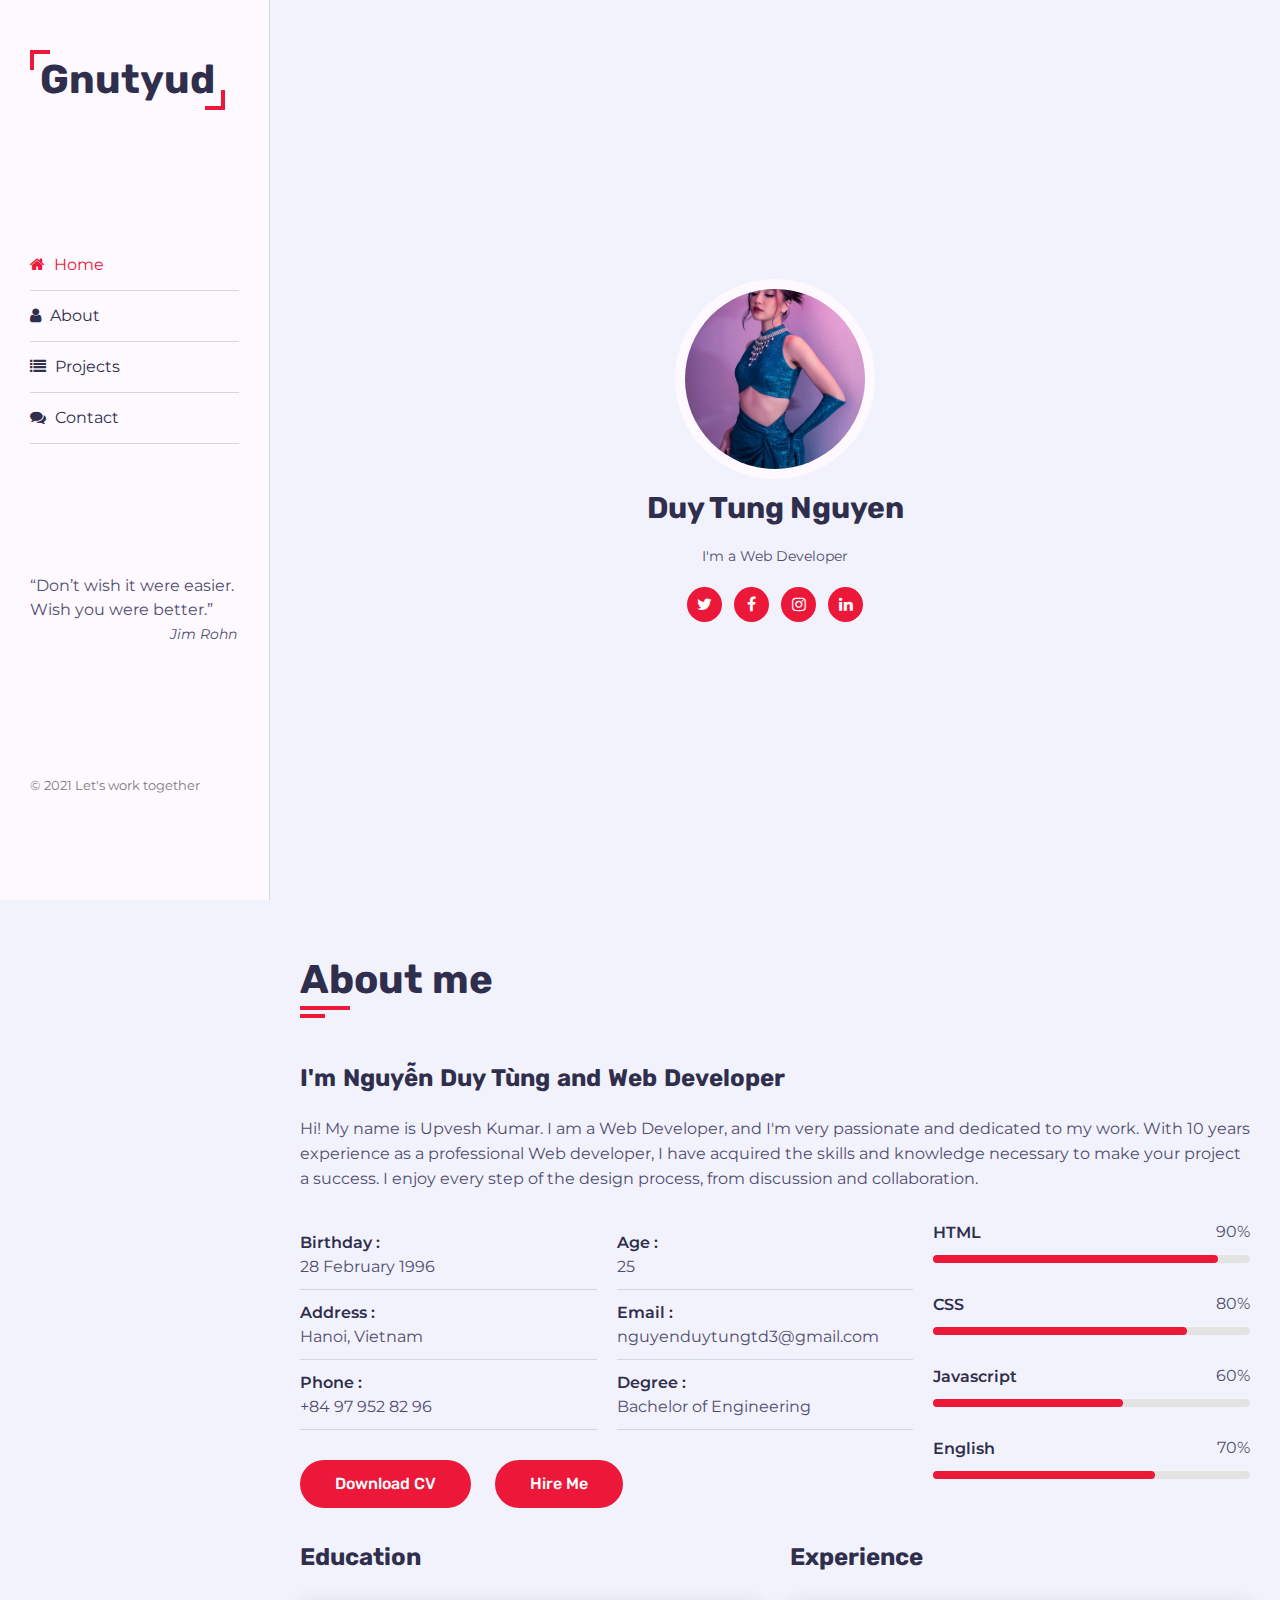
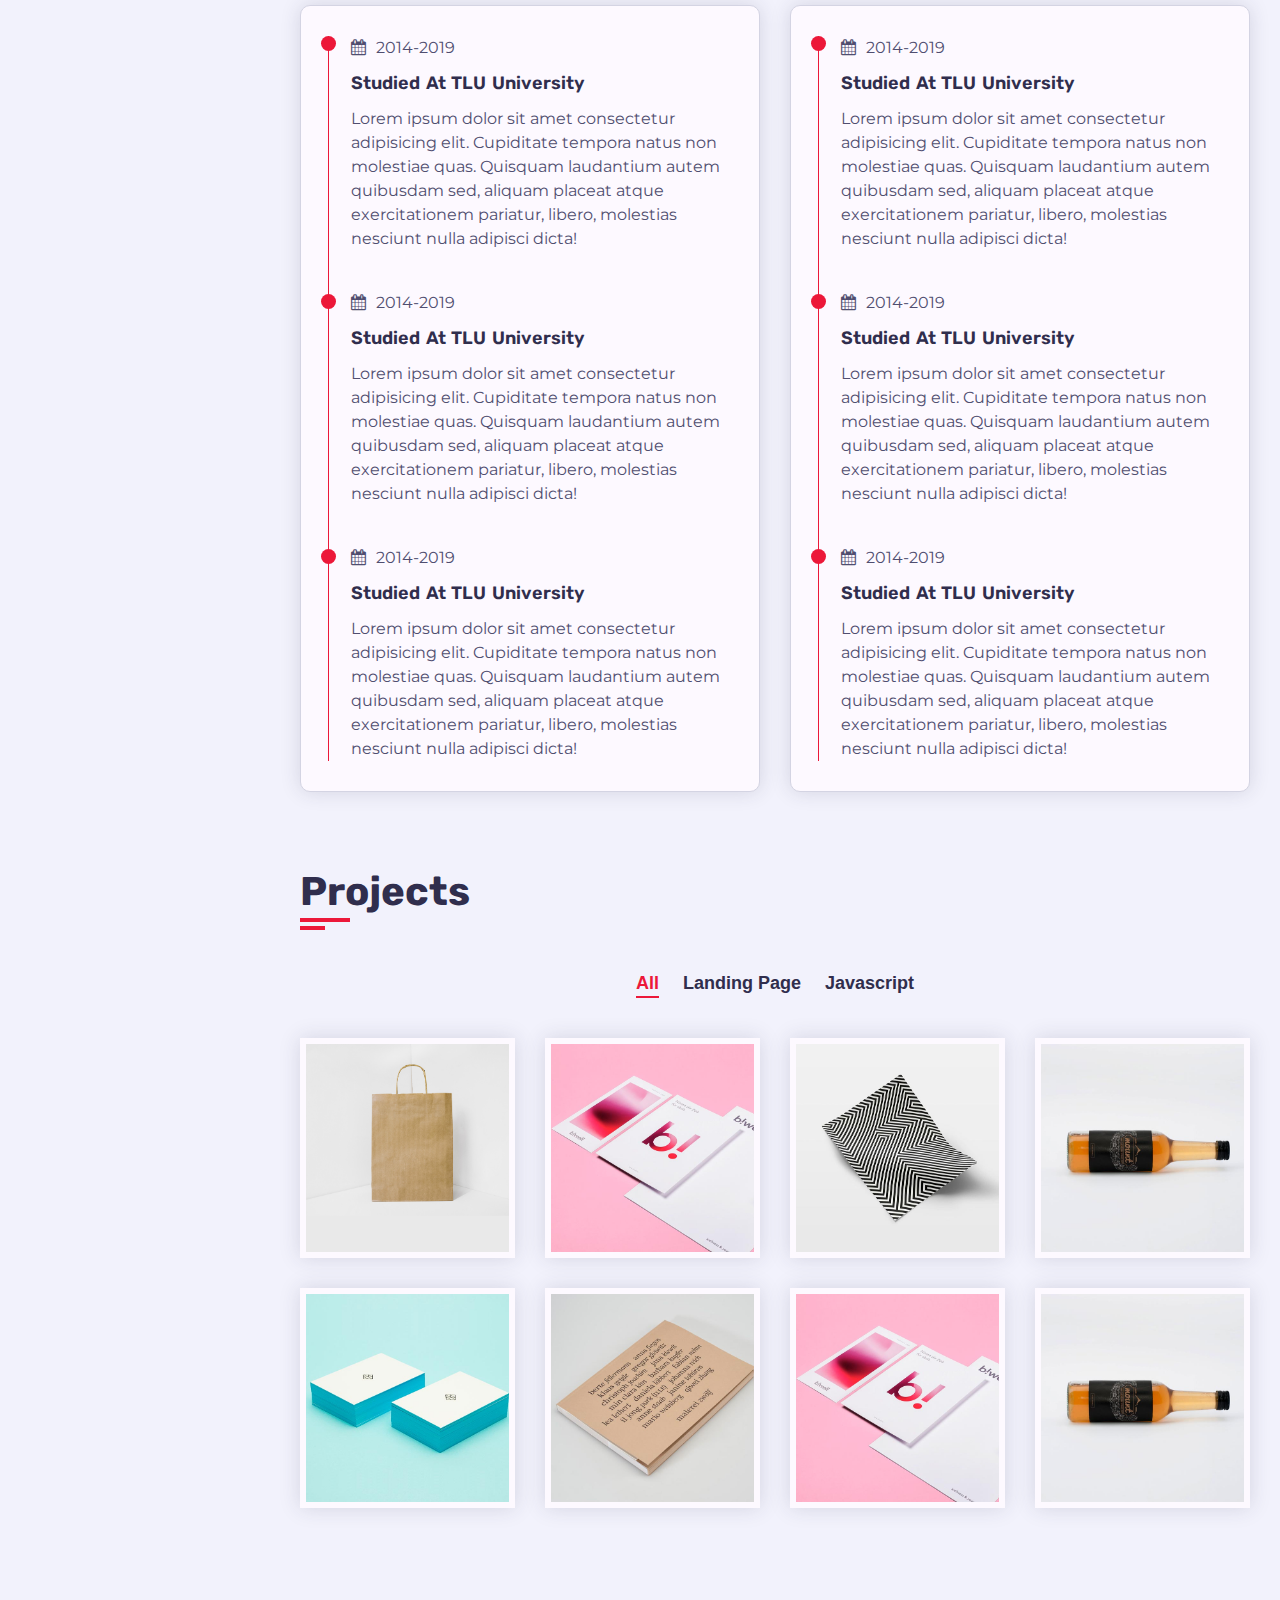
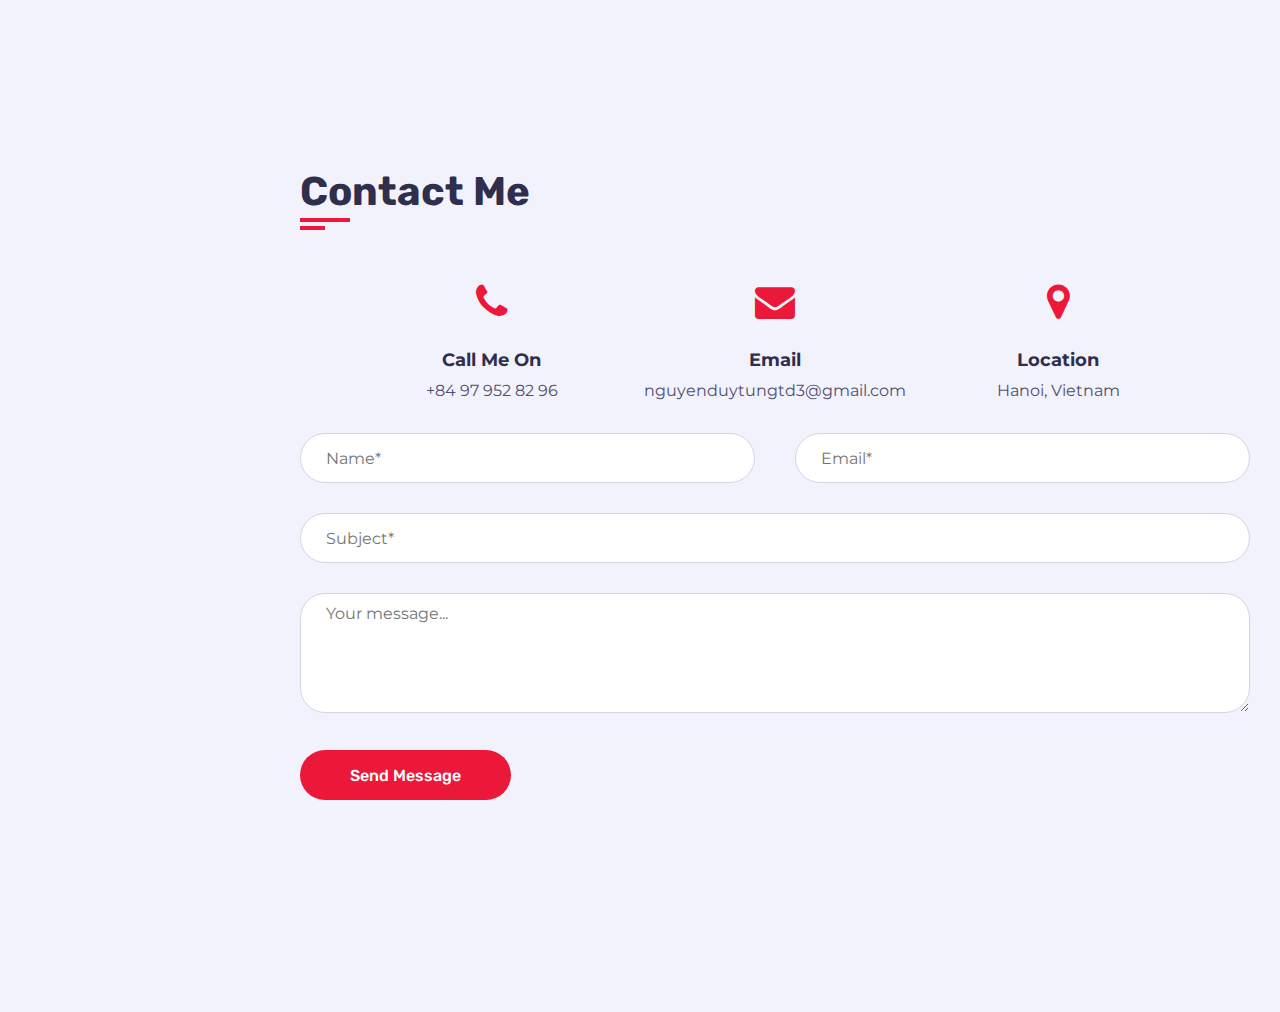
==== index.html @ b2ca2042 "push files" ====
<!DOCTYPE html>
<html lang="en">

<head>
    <meta charset="UTF-8">
    <meta name="viewport" content="width=device-width, initial-scale=1.0">
    <link rel="stylesheet" href="https://stackpath.bootstrapcdn.com/font-awesome/4.7.0/css/font-awesome.min.css">
    <link rel="stylesheet" href="style.css">
    <link rel="stylesheet" href="skin.css">

    <link rel="preconnect" href="https://fonts.gstatic.com">
    <title>My first project</title>
</head>

<body>
    <div class="container">
        <!-- navside bar -->
        <div class="navside">
            <div class="logo">
                <a href="#home">Gnutyud</a>
            </div>
            <div class="nav-toggler">
                <span></span>
            </div>
            <ul class="nav-menu">
                <li><a href="#home" class="active"><i class="fa fa-home"></i> Home</a></li>
                <li><a href="#about"><i class="fa fa-user"></i> About</a></li>
                <li><a href="#projects"><i class="fa fa-list"></i> Projects</a></li>
                <li><a href="#contact"><i class="fa fa-comments"></i> Contact</a></li>
            </ul>
            <div class="myword">
                <p>“Don’t wish it were easier. Wish you were better.”</p>
                <i>Jim Rohn</i>
            </div>
            <div class="copyright">
                &copy; 2021 Let's work together
            </div>
        </div>
        <!-- end of navside bar and start of main content also... -->
        <div class="main-content">
            <!-- Start of Home section -->
            <section class="home" id="home">
                <div class="home-avatar">
                    <img src="./images/avatar.jpg" alt="home-avatar">
                </div>
                <div class="home-title">
                    <h1>Duy Tung Nguyen</h1>
                    <p>I'm a Web Developer</p>
                </div>
                <div class="home-social">
                    <a href="#"><i class="fa fa-twitter"></i></a>
                    <a href="#"><i class="fa fa-facebook"></i></a>
                    <a href="#"><i class="fa fa-instagram"></i></a>
                    <a href="#"><i class="fa fa-linkedin"></i></a>
                </div>
            </section>
            <!-- End of Home section -->
            <!-- Start of Aboout section -->
            <section class="about" id="about">
                <div class="section-container">
                    <div class="section-intro">
                        <h2>About me</h2>
                        <h3>I'm Nguyễn Duy Tùng and <span>Web Developer</span></h3>
                        <p>Hi! My name is Upvesh Kumar. I am a Web Developer, and I'm very passionate and dedicated to my work. With 10 years experience as a professional Web developer, I have acquired the skills and knowledge necessary to make your project
                            a success. I enjoy every step of the design process, from discussion and collaboration.</p>
                    </div>
                    <div class="info-skill">
                        <div class="personal-info">
                            <div class="info-items">
                                <p>Birthday : <span>28 February 1996</span></p>
                            </div>
                            <div class="info-items">
                                <p>Age : <span>25</span></p>
                            </div>
                            <div class="info-items">
                                <p>Address : <span>Hanoi, Vietnam</span></p>
                            </div>
                            <div class="info-items">
                                <p>Email : <span>nguyenduytungtd3@gmail.com</span></p>
                            </div>
                            <div class="info-items">
                                <p>Phone : <span>+84 97 952 82 96</span></p>
                            </div>
                            <div class="info-items">
                                <p>Degree : <span>Bachelor of Engineering</span></p>
                            </div>
                            <div class="buttons-cv">
                                <a href="#" class="btn">Download CV</a>
                                <a href="#contact" class="btn">Hire Me</a>
                            </div>
                        </div>
                        <div class="skills">
                            <div class="skill-item">
                                <h5>HTML</h5>
                                <div class="progress">
                                    <div class="progress-bar" style="width: 90%"></div>
                                    <div class="progress-percent">90%</div>
                                </div>
                            </div>
                            <div class="skill-item">
                                <h5>CSS</h5>
                                <div class="progress">
                                    <div class="progress-bar" style="width: 80%"></div>
                                    <div class="progress-percent">80%</div>
                                </div>
                            </div>
                            <div class="skill-item">
                                <h5>Javascript</h5>
                                <div class="progress">
                                    <div class="progress-bar" style="width: 60%"></div>
                                    <div class="progress-percent">60%</div>
                                </div>
                            </div>
                            <div class="skill-item">
                                <h5>English</h5>
                                <div class="progress">
                                    <div class="progress-bar" style="width: 70%"></div>
                                    <div class="progress-percent">70%</div>
                                </div>
                            </div>
                        </div>
                    </div>
                    <div class="edu-exp">
                        <div class="education">
                            <h3 class="title">Education</h3>
                            <div class="education-content box-timelife shadow-dark">
                                <!-- timelife item start -->
                                <div class="timelife-item">
                                    <h6 class="timedate">
                                        <div class="circle-dot"></div>
                                        <i class="fa fa-calendar"></i>2014-2019
                                    </h6>
                                    <h4 class="timelife-title">Studied At TLU University</h4>
                                    <p class="timelife-desc">
                                        Lorem ipsum dolor sit amet consectetur adipisicing elit. Cupiditate tempora natus non molestiae quas. Quisquam laudantium autem quibusdam sed, aliquam placeat atque exercitationem pariatur, libero, molestias nesciunt nulla adipisci dicta!
                                    </p>
                                </div>
                                <!-- timelife item end -->
                                <!-- timelife item start -->
                                <div class="timelife-item">
                                    <h6 class="timedate">
                                        <div class="circle-dot"></div>
                                        <i class="fa fa-calendar"></i>2014-2019
                                    </h6>
                                    <h4 class="timelife-title">Studied At TLU University</h4>
                                    <p class="timelife-desc">
                                        Lorem ipsum dolor sit amet consectetur adipisicing elit. Cupiditate tempora natus non molestiae quas. Quisquam laudantium autem quibusdam sed, aliquam placeat atque exercitationem pariatur, libero, molestias nesciunt nulla adipisci dicta!
                                    </p>
                                </div>
                                <!-- timelife item end -->
                                <!-- timelife item start -->
                                <div class="timelife-item">
                                    <h6 class="timedate">
                                        <div class="circle-dot"></div>
                                        <i class="fa fa-calendar"></i>2014-2019
                                    </h6>
                                    <h4 class="timelife-title">Studied At TLU University</h4>
                                    <p class="timelife-desc">
                                        Lorem ipsum dolor sit amet consectetur adipisicing elit. Cupiditate tempora natus non molestiae quas. Quisquam laudantium autem quibusdam sed, aliquam placeat atque exercitationem pariatur, libero, molestias nesciunt nulla adipisci dicta!
                                    </p>
                                </div>
                                <!-- timelife item end -->
                            </div>
                        </div>
                        <div class="experience">
                            <h3 class="title">Experience</h3>
                            <div class="experience-content box-timelife shadow-dark">
                                <!-- timelife item start -->
                                <div class="timelife-item">
                                    <h6 class="timedate">
                                        <div class="circle-dot"></div>
                                        <i class="fa fa-calendar"></i>2014-2019
                                    </h6>
                                    <h4 class="timelife-title">Studied At TLU University</h4>
                                    <p class="timelife-desc">
                                        Lorem ipsum dolor sit amet consectetur adipisicing elit. Cupiditate tempora natus non molestiae quas. Quisquam laudantium autem quibusdam sed, aliquam placeat atque exercitationem pariatur, libero, molestias nesciunt nulla adipisci dicta!
                                    </p>
                                </div>
                                <!-- timelife item end -->
                                <!-- timelife item start -->
                                <div class="timelife-item">
                                    <h6 class="timedate">
                                        <div class="circle-dot"></div>
                                        <i class="fa fa-calendar"></i>2014-2019
                                    </h6>
                                    <h4 class="timelife-title">Studied At TLU University</h4>
                                    <p class="timelife-desc">
                                        Lorem ipsum dolor sit amet consectetur adipisicing elit. Cupiditate tempora natus non molestiae quas. Quisquam laudantium autem quibusdam sed, aliquam placeat atque exercitationem pariatur, libero, molestias nesciunt nulla adipisci dicta!
                                    </p>
                                </div>
                                <!-- timelife item end -->
                                <!-- timelife item start -->
                                <div class="timelife-item">
                                    <h6 class="timedate">
                                        <div class="circle-dot"></div>
                                        <i class="fa fa-calendar"></i>2014-2019
                                    </h6>
                                    <h4 class="timelife-title">Studied At TLU University</h4>
                                    <p class="timelife-desc">
                                        Lorem ipsum dolor sit amet consectetur adipisicing elit. Cupiditate tempora natus non molestiae quas. Quisquam laudantium autem quibusdam sed, aliquam placeat atque exercitationem pariatur, libero, molestias nesciunt nulla adipisci dicta!
                                    </p>
                                </div>
                                <!-- timelife item end -->
                            </div>
                        </div>
                    </div>
                </div>
            </section>
            <!-- End of About section -->
            <section class="project" id="projects">
                <div class="section-container">
                    <div class="section-intro">
                        <h2>Projects</h2>
                    </div>

                    <div class="project-filter">
                        <button type="button" class="active" data-filter="all">All</button>
                        <button type="button" data-filter="landing-page">Landing Page</button>
                        <button type="button" data-filter="javascript">Javascript</button>
                    </div>
                    <div class="project-item" id="project-item">
                        <!-- Start project item -->
                        <a href="#" class="project-item-inner shadow-dark" data-category="javascript">
                            <div class=" project-img ">
                                <img src="./images/projects/1.jpg " alt="project-1 ">
                            </div>
                            <div class="project-info ">
                                <h4>Netflix</h4>
                                <p>Lorem ipsum, dolor sit amet consectetur adipisicing elit. Vero, ipsa! Possimus commodi saepe hic omnis eum deserunt amet expedita totam accusantium. Blanditiis consectetur amet deleniti, dolor laudantium corrupti dolorem
                                    sed.
                                </p>
                            </div>
                        </a>
                        <!-- End project item -->
                        <!-- Start project item -->
                        <a href="#" class="project-item-inner shadow-dark " data-category="javascript">
                            <div class="project-img ">
                                <img src="./images/projects/2.jpg " alt="project-1 ">
                            </div>
                            <div class="project-info ">
                                <h4>Netflix</h4>
                                <p>Lorem ipsum, dolor sit amet consectetur adipisicing elit. Vero, ipsa! Possimus commodi saepe hic omnis eum deserunt amet expedita totam accusantium. Blanditiis consectetur amet deleniti, dolor laudantium corrupti dolorem
                                    sed.
                                </p>
                            </div>
                        </a>
                        <!-- End project item -->
                        <!-- Start project item -->
                        <a href="#" class="project-item-inner shadow-dark " data-category="javascript">
                            <div class="project-img ">
                                <img src="./images/projects/3.jpg " alt="project-1 ">
                            </div>
                            <div class="project-info ">
                                <h4>Netflix</h4>
                                <p>Lorem ipsum, dolor sit amet consectetur adipisicing elit. Vero, ipsa! Possimus commodi saepe hic omnis eum deserunt amet expedita totam accusantium. Blanditiis consectetur amet deleniti, dolor laudantium corrupti dolorem
                                    sed.
                                </p>
                            </div>
                        </a>
                        <!-- End project item -->
                        <!-- Start project item -->
                        <a href="#" class="project-item-inner shadow-dark " data-category="landing-page">
                            <div class="project-img ">
                                <img src="./images/projects/4.jpg " alt="project-1 ">
                            </div>
                            <div class="project-info ">
                                <h4>Netflix</h4>
                                <p>Lorem ipsum, dolor sit amet consectetur adipisicing elit. Vero, ipsa! Possimus commodi saepe hic omnis eum deserunt amet expedita totam accusantium. Blanditiis consectetur amet deleniti, dolor laudantium corrupti dolorem
                                    sed.
                                </p>
                            </div>
                        </a>
                        <!-- End project item -->
                        <!-- Start project item -->
                        <a href="#" class="project-item-inner shadow-dark " data-category="javascript">
                            <div class="project-img ">
                                <img src="./images/projects/5.jpg " alt="project-1 ">
                            </div>
                            <div class="project-info ">
                                <h4>Netflix</h4>
                                <p>Lorem ipsum, dolor sit amet consectetur adipisicing elit. Vero, ipsa! Possimus commodi saepe hic omnis eum deserunt amet expedita totam accusantium. Blanditiis consectetur amet deleniti, dolor laudantium corrupti dolorem
                                    sed.
                                </p>
                            </div>
                        </a>
                        <!-- End project item -->
                        <!-- Start project item -->
                        <a href="#" class="project-item-inner shadow-dark " data-category="landing-page">
                            <div class="project-img ">
                                <img src="./images/projects/6.jpg " alt="project-1 ">
                            </div>
                            <div class="project-info ">
                                <h4>Netflix</h4>
                                <p>Lorem ipsum, dolor sit amet consectetur adipisicing elit. Vero, ipsa! Possimus commodi saepe hic omnis eum deserunt amet expedita totam accusantium. Blanditiis consectetur amet deleniti, dolor laudantium corrupti dolorem
                                    sed.
                                </p>
                            </div>
                        </a>
                        <!-- End project item -->
                        <!-- Start project item -->
                        <a href="#" class="project-item-inner shadow-dark " data-category="landing-page">
                            <div class="project-img ">
                                <img src="./images/projects/2.jpg" alt="project-1">
                            </div>
                            <div class="project-info">
                                <h4>Netflix</h4>
                                <p>Lorem ipsum, dolor sit amet consectetur adipisicing elit. Vero, ipsa! Possimus commodi saepe hic omnis eum deserunt amet expedita totam accusantium. Blanditiis consectetur amet deleniti, dolor laudantium corrupti dolorem
                                    sed.
                                </p>
                            </div>
                        </a>
                        <!-- End project item -->
                        <!-- Start project item -->
                        <a href="#" class="project-item-inner shadow-dark" data-category="javascript">
                            <div class="project-img ">
                                <img src="./images/projects/4.jpg" alt="project-1">
                            </div>
                            <div class="project-info">
                                <h4>Netflix</h4>
                                <p>Lorem ipsum, dolor sit amet consectetur adipisicing elit. Vero, ipsa! Possimus commodi saepe hic omnis eum deserunt amet expedita totam accusantium. Blanditiis consectetur amet deleniti, dolor laudantium corrupti dolorem
                                    sed.
                                </p>
                            </div>
                        </a>
                        <!-- End project item -->
                    </div>
                </div>
            </section>
            <!-- End of Project section -->
            <section class="contact" id="contact">
                <div class="section-container">
                    <div class="section-intro">
                        <h2>Contact Me</h2>
                    </div>
                    <div class="contact-info">
                        <!-- Start coctact item -->
                        <div class="contact-info-item">
                            <div class="contact-icon"><i class="fa fa-phone"></i></div>
                            <h4>Call Me On</h4>
                            <p>+84 97 952 82 96</p>
                        </div>
                        <!-- End contact item -->
                        <!-- Start coctact item -->
                        <div class="contact-info-item">
                            <div class="contact-icon"><i class="fa fa-envelope"></i></div>
                            <h4>Email</h4>
                            <p>nguyenduytungtd3@gmail.com</p>
                        </div>
                        <!-- End contact item -->
                        <!-- Start coctact item -->
                        <div class="contact-info-item">
                            <div class="contact-icon"><i class="fa fa-map-marker"></i></div>
                            <h4>Location</h4>
                            <p>Hanoi, Vietnam</p>
                        </div>
                        <!-- End contact item -->
                    </div>
                    <div class="contact-form">
                        <form action="#" method="GET" autocomplete="on">
                            <div class="form-group col-12">
                                <div class="col-6">
                                    <input type="text" id="name" class="form-control" placeholder="Name*" required>
                                </div>
                                <div class="col-6">
                                    <input type="email" id="email" name="email" class="form-control" placeholder="Email*" required>
                                </div>
                            </div>
                            <div class="col-12">
                                <input type="text" class="form-control" placeholder="Subject*" required>
                            </div>
                            <div class="col-12">
                                <textarea name="message" id="message" class="form-control" placeholder="Your message..."></textarea>
                            </div>
                            <div>
                                <button value="submit" id="submit" class="btn">Send Message</button>
                            </div>
                        </form>
                    </div>
                </div>
            </section>
        </div>
    </div>
    <!-- <script src="Js/pagination.js "></script> -->
    <script src="Js/filter.js "></script>
</body>

</html>
---- style.css ----
/* Setup something common */
                        
                        @import url('https://fonts.googleapis.com/css2?family=Montserrat:wght@500;600;700&family=Rubik:wght@500;700;900&display=swap');
                        *,
                        *:before,
                        *:after {
                            padding: 0;
                            margin: 0;
                            box-sizing: border-box;
                            -webkit-box-sizing: border-box;
                        }
                        
                        body {
                            font-family: 'Montserrat', sans-serif;
                            font-weight: 400;
                            font-style: 16px;
                            line-height: 1.5;
                        }
                        
                        input,
                        textarea {
                            font-family: 'Montserrat', sans-serif;
                        }
                        
                        a {
                            text-decoration: none;
                            color: inherit;
                        }
                        
                        ul {
                            list-style: none;
                        }
                        
                        .container {
                            /* max-width: 1100px; */
                            width: 100%;
                            margin: auto;
                        }
                        
                        .shadow-dark {
                            box-shadow: 0 0 20px rgba(48, 46, 77, 0.15);
                        }
                        /* Navside section */
                        
                        .navside {
                            width: 270px;
                            min-height: 100vh;
                            position: fixed;
                            background-color: #fdf9ff;
                            border-right: 1px solid #d4d4e3;
                            padding-left: 30px;
                        }
                        
                        .main-content {
                            padding-left: 270px;
                            background-color: #f2f2fc;
                        }
                        
                        .navside .logo {
                            padding: 50px 0;
                        }
                        
                        .navside .logo a {
                            font-size: 40px;
                            font-weight: 700;
                            position: relative;
                            color: #302e4d;
                            font-family: 'Rubik', sans-serif;
                            display: inline-block;
                            padding: 0 10px;
                        }
                        
                        .navside .logo a::before {
                            content: "";
                            position: absolute;
                            width: 20px;
                            height: 20px;
                            top: 0;
                            left: 0;
                        }
                        
                        .navside .logo a::after {
                            content: "";
                            position: absolute;
                            width: 20px;
                            height: 20px;
                            bottom: 0;
                            right: 0;
                        }
                        
                        .nav-toggler {
                            width: 40px;
                            height: 30px;
                            background-color: #fdf9ff;
                            position: fixed;
                            left: 300px;
                            top: 50px;
                            border: 1px solid #d4d4e3;
                            /* display: flex;
    justify-content: center;
    align-items: center; */
                            display: none;
                            z-index: 10;
                            cursor: pointer;
                        }
                        
                        .nav-toggler span {
                            height: 2px;
                            width: 18px;
                            display: inline-block;
                            position: relative;
                        }
                        
                        .nav-toggler span::before {
                            content: "";
                            height: 2px;
                            width: 18px;
                            position: absolute;
                            top: -6px;
                        }
                        
                        .nav-toggler span::after {
                            content: "";
                            height: 2px;
                            width: 18px;
                            position: absolute;
                            top: 6px;
                        }
                        
                        .nav-menu {
                            padding: 80px 0;
                            padding-right: 30px;
                        }
                        
                        .nav-menu li {
                            display: block;
                        }
                        
                        .nav-menu li a {
                            line-height: 50px;
                            color: #302e4d;
                            display: block;
                            border-bottom: 1px solid #d4d4e3;
                            transition: all 0.5 linear;
                            -webkit-transition: all 0.5 linear;
                        }
                        
                        .nav-menu li a:not(.active):hover {
                            padding-left: 5px;
                        }
                        
                        .nav-menu li a .fa {
                            padding-right: 5px;
                        }
                        
                        .copyright {
                            font-size: 13px;
                            color: #7d7d7d;
                            padding-bottom: 10px;
                            padding-top: 80px;
                            padding-right: 30px;
                        }
                        
                        .myword {
                            padding: 50px 0;
                            padding-right: 30px;
                            color: #504e70;
                        }
                        
                        .myword p {
                            font-size: 16px;
                        }
                        
                        .myword i {
                            font-size: 14px;
                            color: inherit;
                            margin-left: 140px;
                        }
                        /* Home section */
                        
                        .home {
                            min-height: 100vh;
                            display: flex;
                            justify-content: center;
                            align-items: center;
                            flex-direction: column;
                        }
                        
                        .home-avatar img {
                            border-radius: 50%;
                            width: 200px;
                            height: 200px;
                            border: 10px solid #fdf9ff;
                            object-fit: cover;
                        }
                        
                        .home-title {
                            margin: 0;
                            text-align: center;
                        }
                        
                        .home-title h1 {
                            font-size: 30px;
                            font-weight: 700;
                            color: #302e4d;
                            font-family: 'Rubik', sans-serif;
                        }
                        
                        .home-title p {
                            font-size: 14px;
                            color: #504e70;
                            padding-top: 15px;
                        }
                        
                        .home-social {
                            margin-top: 20px;
                        }
                        
                        .home-social a {
                            width: 35px;
                            height: 35px;
                            display: inline-block;
                            align-items: center;
                            text-align: center;
                            line-height: 35px;
                            color: #ffffff;
                            border-radius: 50%;
                            margin: 0 4px;
                            transition: all 0.3s ease;
                            -webkit-transition: all 0.3s ease;
                        }
                        
                        .home-social a:hover {
                            transform: scale(1.2);
                            -webkit-transform: scale(1.2);
                        }
                        
                        .hidden {
                            display: none;
                        }
                        /* About section */
                        
                        .about {
                            height: 100%;
                        }
                        
                        .section-intro {
                            margin-bottom: 30px;
                        }
                        
                        .section-container {
                            padding: 50px 30px 0px 30px;
                            background-color: #f2f2fc;
                        }
                        
                        .section-intro h2 {
                            font-size: 40px;
                            font-weight: 700;
                            position: relative;
                            color: #302e4d;
                            font-family: 'Rubik', sans-serif;
                            margin-bottom: 50px;
                        }
                        
                        .section-intro h2::before {
                            content: "";
                            height: 4px;
                            width: 50px;
                            position: absolute;
                            margin: 0;
                            bottom: 0;
                        }
                        
                        .section-intro h2::after {
                            content: "";
                            height: 4px;
                            width: 25px;
                            position: absolute;
                            bottom: -8px;
                            left: 0;
                        }
                        /* The code above reused for some Title section */
                        
                        .section-intro h3 {
                            font-size: 24px;
                            font-weight: 700;
                            color: #302e4d;
                            font-family: 'Rubik', sans-serif;
                            word-spacing: 2px;
                            margin-bottom: 20px;
                        }
                        
                        .section-intro p {
                            font-size: 16px;
                            line-height: 25px;
                            color: #504e70;
                        }
                        
                        .info-skill {
                            margin-bottom: 30px;
                            display: grid;
                            grid-template-columns: 2fr 1fr;
                        }
                        
                        .personal-info {
                            display: flex;
                            flex-wrap: wrap;
                        }
                        
                        .personal-info .info-items {
                            flex: 0 0 50%;
                            max-width: calc(50% - 20px);
                            margin-right: 20px;
                        }
                        
                        .info-items p {
                            font-weight: 600;
                            padding: 10px 0;
                            font-size: 16px;
                            color: #302e4d;
                            border-bottom: 1px solid #d4d4e3;
                        }
                        
                        .info-items p span {
                            color: #504e70;
                            font-weight: 400;
                            margin-left: 10px;
                            display: inline-block;
                        }
                        
                        .personal-info .buttons-cv {
                            margin-top: 30px;
                        }
                        
                        .personal-info .buttons-cv .btn {
                            margin-right: 20px;
                        }
                        
                        .btn {
                            font-size: 16px;
                            font-family: 'Rubik', sans-serif;
                            padding: 12px 35px;
                            font-weight: 500;
                            color: #ffffff;
                            border-radius: 40px;
                            transition: all 0.3s ease;
                            white-space: nowrap;
                            display: inline-block;
                        }
                        
                        .btn:hover {
                            transform: scale(1.1);
                        }
                        
                        .personal-info .buttons .btn {
                            margin-right: 20px;
                        }
                        
                        .skills .skill-item {
                            flex: 0 0 100%;
                            max-width: 100%;
                            margin-bottom: 30px;
                        }
                        
                        .skills .skill-item h5 {
                            font-weight: 600;
                            font-size: 16px;
                            color: #302e4d;
                            text-transform: capitalize;
                            margin-bottom: 10px;
                        }
                        
                        .skills .skill-item .progress {
                            background-color: #e3e3e3;
                            height: 8px;
                            border-radius: 4px;
                            width: 100%;
                            position: relative;
                        }
                        
                        .skills .skill-item .progress .progress-bar {
                            position: absolute;
                            height: 100%;
                            border-radius: 4px;
                        }
                        
                        .skills .skill-item .progress .progress-percent {
                            position: absolute;
                            top: -35px;
                            right: 0;
                            color: #504e70;
                            font-weight: 400;
                        }
                        
                        .edu-exp {
                            display: flex;
                            justify-content: space-between;
                            gap: 30px;
                        }
                        /*  to create equal height boxes using flexbox */
                        /* .education,
            .experience,
            .experience-content,
            .education-content {
                flex: 1;
            } */
                        
                        .edu-exp .title {
                            font-size: 24px;
                            font-weight: 700;
                            color: #302e4d;
                            font-family: 'Rubik', sans-serif;
                            margin-bottom: 30px;
                        }
                        
                        .box-timelife {
                            background-color: #fdf9ff;
                            border: 1px solid #d4d4e3;
                            border-radius: 10px;
                            overflow: hidden;
                            width: 100%;
                            padding-bottom: 30px;
                            margin-bottom: 20px;
                        }
                        
                        .timelife-item {
                            padding: 0px 10px 0px 50px;
                            position: relative;
                        }
                        
                        .timelife-item:first-child {
                            margin-top: 30px;
                        }
                        
                        .timelife-item::before {
                            content: "";
                            position: absolute;
                            width: 1px;
                            height: 100%;
                            left: 27px;
                            top: 0px;
                        }
                        
                        .timedate {
                            font-size: 16px;
                            position: relative;
                            color: #504e70;
                            font-weight: 400;
                        }
                        
                        .timedate i {
                            margin-right: 10px;
                        }
                        
                        .circle-dot {
                            width: 15px;
                            height: 15px;
                            border-radius: 50%;
                            position: absolute;
                            margin-left: -30px;
                            top: 3px;
                        }
                        
                        .timelife-item:first-child .circle-dot {
                            top: 0;
                        }
                        
                        .timelife-title {
                            font-size: 18px;
                            font-weight: 600;
                            color: #302e4d;
                            font-family: 'Rubik', sans-serif;
                            margin-bottom: 10px;
                            margin-top: 10px;
                            word-spacing: 1.7px;
                        }
                        
                        .timelife-desc {
                            color: #504e70;
                            font-weight: 400;
                            padding-bottom: 40px;
                        }
                        
                        .timelife-item:last-child .timelife-desc {
                            padding-bottom: 0;
                        }
                        /* Projects section below this line */
                        
                        .project {
                            min-height: 100vh;
                        }
                        
                        .project-filter {
                            text-align: center;
                        }
                        
                        .project-filter button {
                            border: none;
                            background-color: transparent;
                            font-size: 18px;
                            font-weight: 700;
                            margin: 0 10px;
                            color: #302e4d;
                            cursor: pointer;
                            border-bottom: 2px solid transparent;
                            white-space: nowrap;
                            padding-bottom: 2px;
                            -webkit-transition: all 0.3s ease;
                            transition: all 0.3s ease;
                            outline: none;
                        }
                        
                        .project-filter button:hover {
                            transform: translateY(5px);
                        }
                        
                        .project-item {
                            display: grid;
                            grid-template-columns: auto auto auto auto;
                            grid-column-gap: 30px;
                            grid-row-gap: 30px;
                            margin-top: 40px;
                        }
                        
                        .project-item-inner {
                            position: relative;
                            height: 220px;
                            overflow: hidden;
                        }
                        
                        .project-item-inner.hide {
                            display: none;
                        }
                        
                        .project-item-inner.show {
                            display: block;
                            animation: showProjectItem 0.5s ease;
                        }
                        
                        @keyframes showProjectItem {
                            0% {
                                transform: scale(0.8);
                            }
                            100% {
                                transform: scale(1);
                            }
                        }
                        
                        .project-item-inner .project-img {
                            position: absolute;
                            top: 0;
                            left: 0;
                            width: 100%;
                            height: 100%;
                            object-fit: cover;
                            border: 6px solid #fdf9ff;
                        }
                        
                        .project-item-inner .project-img img {
                            position: absolute;
                            top: 0;
                            left: 0;
                            width: 100%;
                            height: 100%;
                            object-fit: cover;
                        }
                        
                        .project-item-inner .project-info {
                            position: absolute;
                            top: 0;
                            left: 0;
                            width: 100%;
                            height: 100%;
                            display: flex;
                            justify-content: center;
                            align-items: center;
                            flex-direction: column;
                            padding: 30px;
                            text-align: center;
                            background-color: rgba(0, 0, 0, 0.8);
                            border: 6px solid #fdf9ff;
                            transform: scale(0);
                            transition: .3s ease;
                            overflow: hidden;
                        }
                        
                        .project-item-inner:hover .project-info {
                            transform: scale(1);
                        }
                        
                        .project-item-inner .project-info h4 {
                            font-size: 18px;
                            font-weight: 700;
                            /* color: #ffffff; */
                            text-transform: capitalize;
                        }
                        
                        .project-item-inner .project-info p {
                            font-size: 16px;
                            font-weight: 400;
                            color: #ffffff;
                            /* limit text length to 2 line */
                            overflow: hidden;
                            text-overflow: ellipsis;
                            display: -webkit-box;
                            -webkit-line-clamp: 2;
                            /* number of lines to show */
                            -webkit-box-orient: vertical;
                        }
                        /* Contact section */
                        
                        .contact {
                            height: 100vh;
                        }
                        
                        .contact-info {
                            display: flex;
                            justify-content: center;
                            align-items: center;
                            margin: 0 50px 0;
                        }
                        
                        .contact-info .contact-info-item {
                            flex: 0 0 33.33%;
                            max-width: 33.33%;
                            text-align: center;
                        }
                        
                        .contact-info .contact-info-item .contact-icon {
                            font-size: 40px;
                        }
                        
                        .contact-info .contact-info-item h4 {
                            font-size: 18px;
                            font-weight: 700;
                            color: #302e4d;
                            text-transform: capitalize;
                            margin-top: 15px;
                            margin-bottom: 5px;
                        }
                        
                        .contact-info .contact-info-item p {
                            font-size: 16px;
                            color: #504e70;
                            font-weight: 400;
                        }
                        /* Contact form */
                        
                        .contact-form {
                            margin-top: 30px;
                        }
                        
                        .contact-form .col-12 {
                            margin-bottom: 30px;
                        }
                        
                        .contact-form .form-group {
                            display: grid;
                            grid-template-columns: auto auto;
                            grid-column-gap: 40px;
                        }
                        
                        .form-control {
                            width: 100%;
                            height: 50px;
                            border-radius: 25px;
                            border: 1px solid #d4d4e3;
                            outline: none;
                            padding: 10px 25px;
                            font-size: 16px;
                            color: #504e70;
                        }
                        
                        .form-control:focus {
                            box-shadow: 0 0 20px rgba(48, 46, 77, 0.15);
                        }
                        
                        .contact-form .col-12 textarea.form-control {
                            height: 120px;
                        }
                        
                        .contact-form .btn {
                            outline: none;
                            height: 50px;
                            padding: 0 50px;
                            border: none;
                            cursor: pointer;
                        }
                        /* Responsive part */
                        
                        @media (max-width: 1560px) {
                            .info-items p span {
                                display: block;
                                margin-left: 0;
                            }
                        }
                        
                        @media (max-width: 1199px) {
                            .navside {
                                left: -270px;
                            }
                            .main-content {
                                padding-left: 0;
                            }
                            .project-item {
                                grid-template-columns: auto auto auto;
                            }
                        }
                        
                        @media (max-width: 850px) {
                            .info-skill {
                                display: flex;
                                flex-direction: column;
                            }
                            .skills {
                                margin-top: 20px;
                            }
                            .edu-exp {
                                display: flex;
                                flex-direction: column;
                            }
                            .project-item {
                                grid-template-columns: auto auto;
                            }
                        }
                        
                        @media (max-width: 760px) {
                            .contact-info {
                                flex-direction: column;
                            }
                            .contact-info .contact-info-item {
                                max-width: 100%;
                                margin-bottom: 30px;
                            }
                        }
                        
                        @media (max-width: 575px) {
                            .project-item {
                                grid-template-columns: auto;
                            }
                            .personal-info .info-items {
                                flex: 0 0 100%;
                                max-width: 100%;
                            }
                            .info-items p span {
                                display: inline-block;
                            }
                        }
---- skin.css ----
.navside .logo a::before {
    border-left: 4px solid #ec1839;
    border-top: 4px solid #ec1839;
}

.navside .logo a::after {
    border-right: 4px solid #ec1839;
    border-bottom: 4px solid #ec1839;
}

.nav-menu li:hover a {
    color: #ec1839;
}

.contact-info .contact-info-item .contact-icon,
.project-item-inner .project-info h4,
.project-filter button.active,
.nav-menu li a.active,
.about-intro h3 span {
    color: #ec1839;
}

.home-social a,
.timelife-item::before,
.circle-dot,
.btn,
.section-intro h2::before,
.section-intro h2::after,
.nav-toggler span,
.nav-toggler span::before,
.nav-toggler span::after,
.skills .skill-item .progress .progress-bar {
    background-color: #ec1839;
}

.project-filter button.active {
    border-color: #ec1839;
}
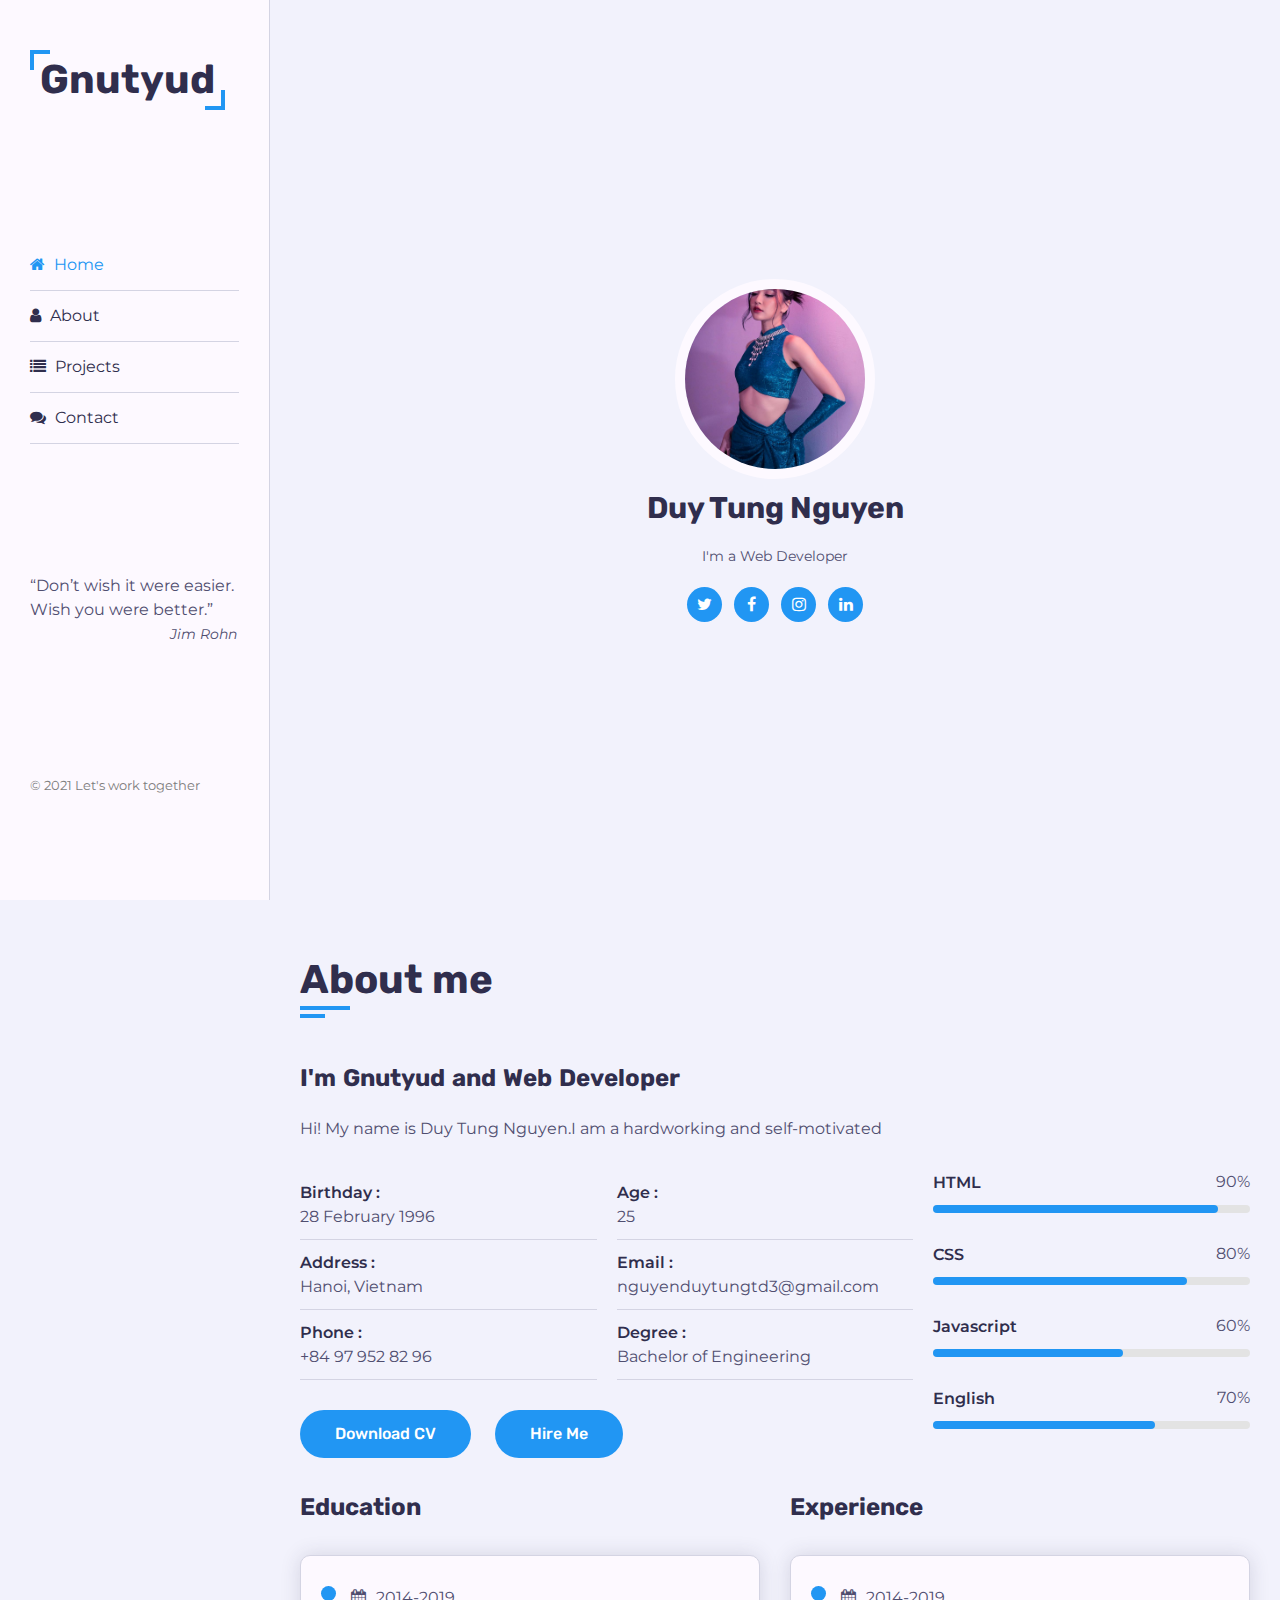
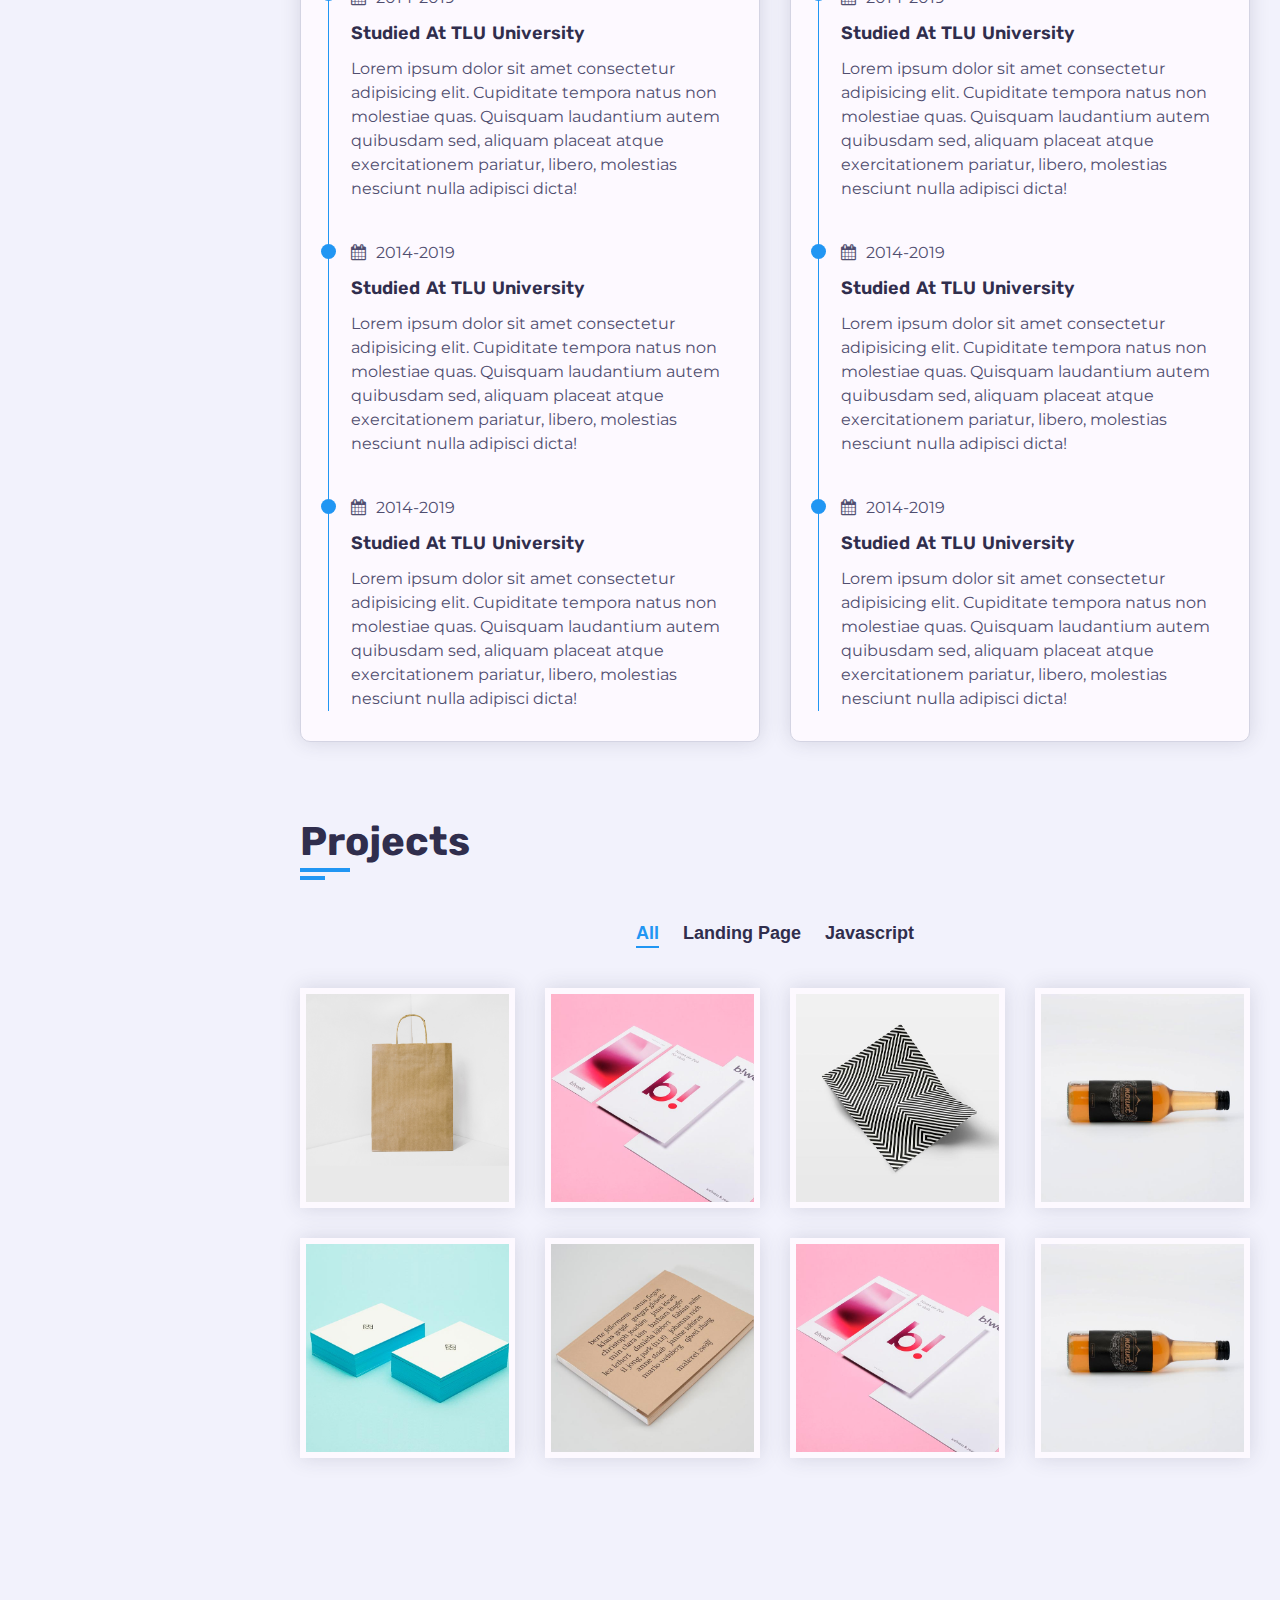
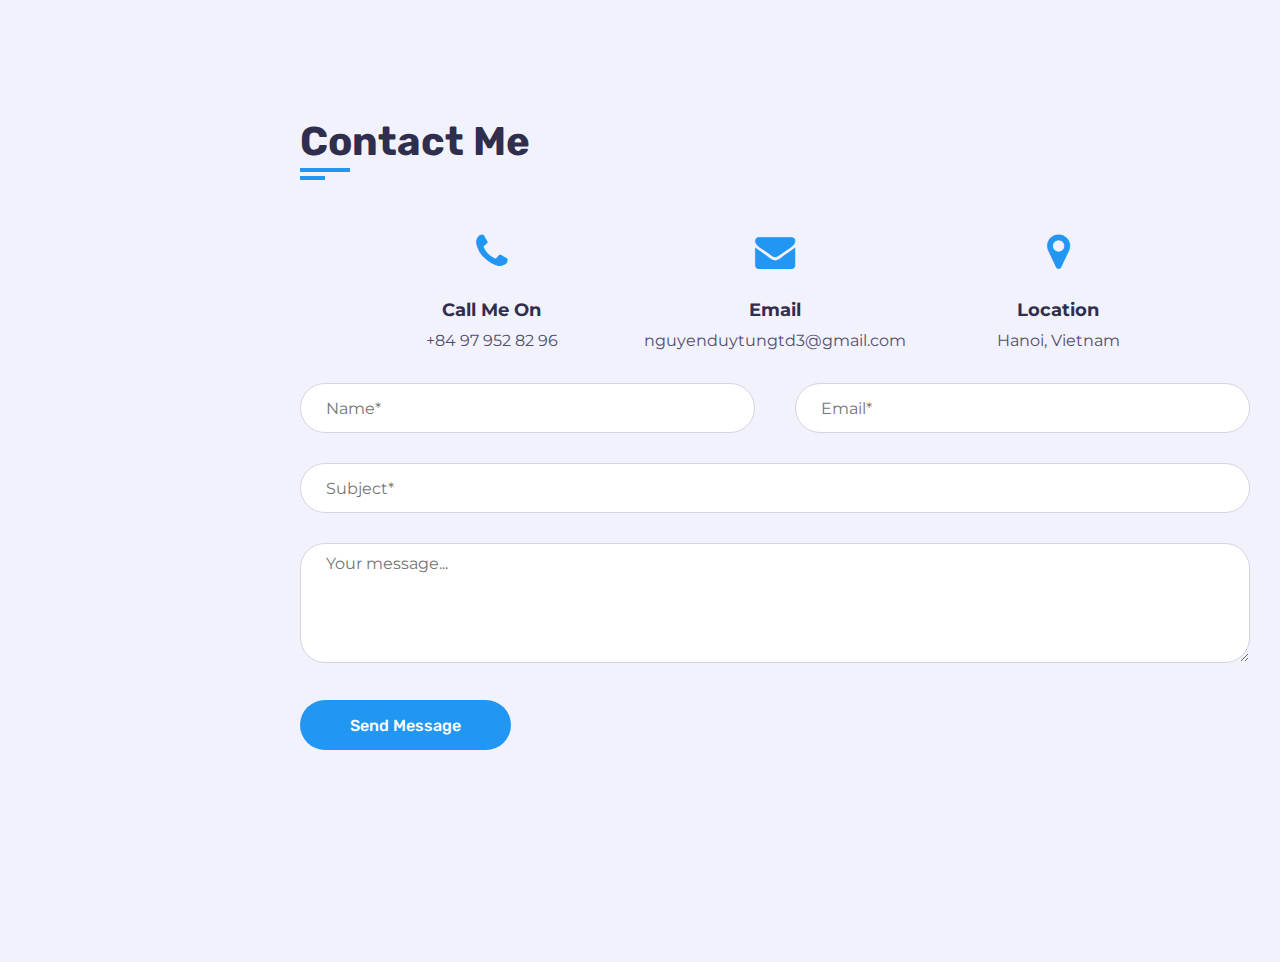
==== commit e79b4868: "commit" ====
--- a/index.html
+++ b/index.html
@@ -6,10 +6,15 @@
     <meta name="viewport" content="width=device-width, initial-scale=1.0">
     <link rel="stylesheet" href="https://stackpath.bootstrapcdn.com/font-awesome/4.7.0/css/font-awesome.min.css">
     <link rel="stylesheet" href="style.css">
-    <link rel="stylesheet" href="skin.css">
-
+    <link rel="shortcut icon" href="/images/favicon.jpg" type="image/x-icon">
     <link rel="preconnect" href="https://fonts.gstatic.com">
-    <title>My first project</title>
+    <!-- skin body options -->
+    <link rel="stylesheet" href="/skin/pink.css" disabled>
+    <link rel="stylesheet" href="/skin/blue.css">
+    <link rel="stylesheet" href="/skin/green.css" disabled>
+    <link rel="stylesheet" href="/skin/orange.css" disabled>
+    <link rel="stylesheet" href="/skin/yellow.css" disabled>
+    <title>Gnutyud Portfolio</title>
 </head>
 
 <body>
@@ -23,10 +28,10 @@
                 <span></span>
             </div>
             <ul class="nav-menu">
-                <li><a href="#home" class="active"><i class="fa fa-home"></i> Home</a></li>
-                <li><a href="#about"><i class="fa fa-user"></i> About</a></li>
-                <li><a href="#projects"><i class="fa fa-list"></i> Projects</a></li>
-                <li><a href="#contact"><i class="fa fa-comments"></i> Contact</a></li>
+                <li><a href="#home" class="nav-menu-link active"><i class="fa fa-home"></i> Home</a></li>
+                <li><a href="#about" class="nav-menu-link"><i class="fa fa-user"></i> About</a></li>
+                <li><a href="#projects" class="nav-menu-link"><i class="fa fa-list"></i> Projects</a></li>
+                <li><a href="#contact" class="nav-menu-link"><i class="fa fa-comments"></i> Contact</a></li>
             </ul>
             <div class="myword">
                 <p>“Don’t wish it were easier. Wish you were better.”</p>
@@ -60,9 +65,8 @@
                 <div class="section-container">
                     <div class="section-intro">
                         <h2>About me</h2>
-                        <h3>I'm Nguyễn Duy Tùng and <span>Web Developer</span></h3>
-                        <p>Hi! My name is Upvesh Kumar. I am a Web Developer, and I'm very passionate and dedicated to my work. With 10 years experience as a professional Web developer, I have acquired the skills and knowledge necessary to make your project
-                            a success. I enjoy every step of the design process, from discussion and collaboration.</p>
+                        <h3>I'm Gnutyud and <span>Web Developer</span></h3>
+                        <p>Hi! My name is Duy Tung Nguyen.I am a hardworking and self-motivated</p>
                     </div>
                     <div class="info-skill">
                         <div class="personal-info">
--- a/style.css
+++ b/style.css
@@ -648,6 +648,7 @@
                         
                         .contact-form {
                             margin-top: 30px;
+                            padding-bottom: 30px;
                         }
                         
                         .contact-form .col-12 {
--- a/skin/pink.css
+++ b/skin/pink.css
@@ -0,0 +1,38 @@
+.navside .logo a::before {
+    border-left: 4px solid #ec1839;
+    border-top: 4px solid #ec1839;
+}
+
+.navside .logo a::after {
+    border-right: 4px solid #ec1839;
+    border-bottom: 4px solid #ec1839;
+}
+
+.nav-menu li:hover a {
+    color: #ec1839;
+}
+
+.contact-info .contact-info-item .contact-icon,
+.project-item-inner .project-info h4,
+.project-filter button.active,
+.nav-menu li a.active,
+.about-intro h3 span {
+    color: #ec1839;
+}
+
+.home-social a,
+.timelife-item::before,
+.circle-dot,
+.btn,
+.section-intro h2::before,
+.section-intro h2::after,
+.nav-toggler span,
+.nav-toggler span::before,
+.nav-toggler span::after,
+.skills .skill-item .progress .progress-bar {
+    background-color: #ec1839;
+}
+
+.project-filter button.active {
+    border-color: #ec1839;
+}--- a/skin/blue.css
+++ b/skin/blue.css
@@ -0,0 +1,38 @@
+.navside .logo a::before {
+    border-left: 4px solid #2196f3;
+    border-top: 4px solid #2196f3;
+}
+
+.navside .logo a::after {
+    border-right: 4px solid #2196f3;
+    border-bottom: 4px solid #2196f3;
+}
+
+.nav-menu li:hover a {
+    color: #2196f3;
+}
+
+.contact-info .contact-info-item .contact-icon,
+.project-item-inner .project-info h4,
+.project-filter button.active,
+.nav-menu li a.active,
+.about-intro h3 span {
+    color: #2196f3;
+}
+
+.home-social a,
+.timelife-item::before,
+.circle-dot,
+.btn,
+.section-intro h2::before,
+.section-intro h2::after,
+.nav-toggler span,
+.nav-toggler span::before,
+.nav-toggler span::after,
+.skills .skill-item .progress .progress-bar {
+    background-color: #2196f3;
+}
+
+.project-filter button.active {
+    border-color: #2196f3;
+}--- a/skin/green.css
+++ b/skin/green.css
@@ -0,0 +1,38 @@
+.navside .logo a::before {
+    border-left: 4px solid #72b626;
+    border-top: 4px solid #72b626;
+}
+
+.navside .logo a::after {
+    border-right: 4px solid #72b626;
+    border-bottom: 4px solid #72b626;
+}
+
+.nav-menu li:hover a {
+    color: #72b626;
+}
+
+.contact-info .contact-info-item .contact-icon,
+.project-item-inner .project-info h4,
+.project-filter button.active,
+.nav-menu li a.active,
+.about-intro h3 span {
+    color: #72b626;
+}
+
+.home-social a,
+.timelife-item::before,
+.circle-dot,
+.btn,
+.section-intro h2::before,
+.section-intro h2::after,
+.nav-toggler span,
+.nav-toggler span::before,
+.nav-toggler span::after,
+.skills .skill-item .progress .progress-bar {
+    background-color: #72b626;
+}
+
+.project-filter button.active {
+    border-color: #72b626;
+}--- a/skin/orange.css
+++ b/skin/orange.css
@@ -0,0 +1,38 @@
+.navside .logo a::before {
+    border-left: 4px solid #fa5b0f;
+    border-top: 4px solid #fa5b0f;
+}
+
+.navside .logo a::after {
+    border-right: 4px solid #fa5b0f;
+    border-bottom: 4px solid #fa5b0f;
+}
+
+.nav-menu li:hover a {
+    color: #fa5b0f;
+}
+
+.contact-info .contact-info-item .contact-icon,
+.project-item-inner .project-info h4,
+.project-filter button.active,
+.nav-menu li a.active,
+.about-intro h3 span {
+    color: #fa5b0f;
+}
+
+.home-social a,
+.timelife-item::before,
+.circle-dot,
+.btn,
+.section-intro h2::before,
+.section-intro h2::after,
+.nav-toggler span,
+.nav-toggler span::before,
+.nav-toggler span::after,
+.skills .skill-item .progress .progress-bar {
+    background-color: #fa5b0f;
+}
+
+.project-filter button.active {
+    border-color: #fa5b0f;
+}--- a/skin/yellow.css
+++ b/skin/yellow.css
@@ -0,0 +1,38 @@
+.navside .logo a::before {
+    border-left: 4px solid #ffb400;
+    border-top: 4px solid #ffb400;
+}
+
+.navside .logo a::after {
+    border-right: 4px solid #ffb400;
+    border-bottom: 4px solid #ffb400;
+}
+
+.nav-menu li:hover a {
+    color: #ffb400;
+}
+
+.contact-info .contact-info-item .contact-icon,
+.project-item-inner .project-info h4,
+.project-filter button.active,
+.nav-menu li a.active,
+.about-intro h3 span {
+    color: #ffb400;
+}
+
+.home-social a,
+.timelife-item::before,
+.circle-dot,
+.btn,
+.section-intro h2::before,
+.section-intro h2::after,
+.nav-toggler span,
+.nav-toggler span::before,
+.nav-toggler span::after,
+.skills .skill-item .progress .progress-bar {
+    background-color: #ffb400;
+}
+
+.project-filter button.active {
+    border-color: #ffb400;
+}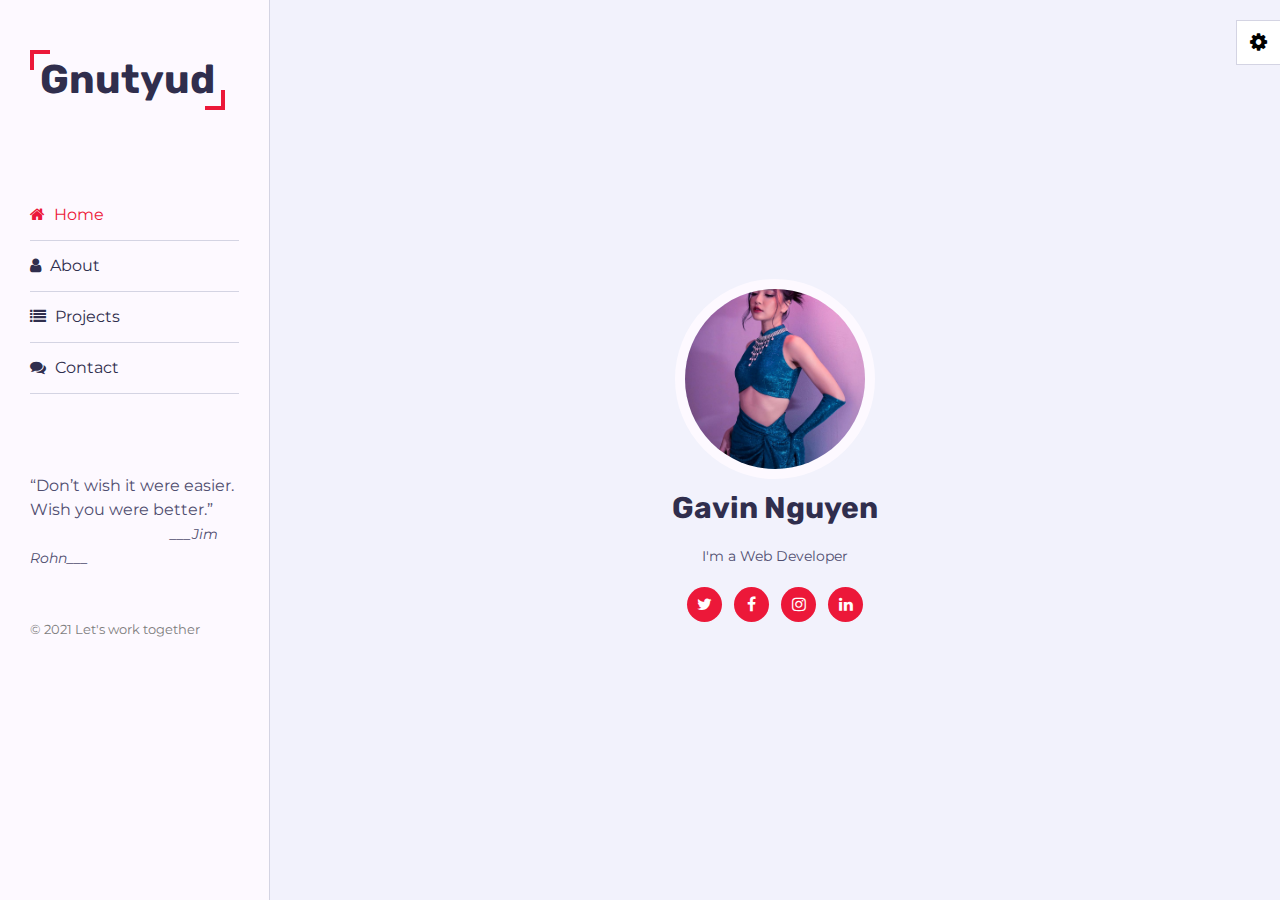
==== commit 5db106fc: "Update index.html" ====
--- a/index.html
+++ b/index.html
@@ -2,18 +2,19 @@
 <html lang="en">
 
 <head>
-    <meta charset="UTF-8">
-    <meta name="viewport" content="width=device-width, initial-scale=1.0">
-    <link rel="stylesheet" href="https://stackpath.bootstrapcdn.com/font-awesome/4.7.0/css/font-awesome.min.css">
-    <link rel="stylesheet" href="style.css">
-    <link rel="shortcut icon" href="/images/favicon.jpg" type="image/x-icon">
-    <link rel="preconnect" href="https://fonts.gstatic.com">
+    <meta charset="UTF-8" />
+    <meta name="viewport" content="width=device-width, initial-scale=1.0" />
+    <link rel="stylesheet" href="https://stackpath.bootstrapcdn.com/font-awesome/4.7.0/css/font-awesome.min.css" />
+    <link rel="stylesheet" href="style.css" />
+    <link rel="shortcut icon" href="/images/favicon.jpg" type="image/x-icon" />
+    <link rel="preconnect" href="https://fonts.gstatic.com" />
+    <link rel="stylesheet" href="skin/pink.css" />
     <!-- skin body options -->
-    <link rel="stylesheet" href="/skin/pink.css" disabled>
-    <link rel="stylesheet" href="/skin/blue.css">
-    <link rel="stylesheet" href="/skin/green.css" disabled>
-    <link rel="stylesheet" href="/skin/orange.css" disabled>
-    <link rel="stylesheet" href="/skin/yellow.css" disabled>
+    <link rel="stylesheet" title="pink" class="color-link" href="skin/pink.css" disabled />
+    <link rel="stylesheet" title="blue" class="color-link" href="skin/blue.css" disabled />
+    <link rel="stylesheet" title="green" class="color-link" href="skin/green.css" disabled />
+    <link rel="stylesheet" title="orange" class="color-link" href="skin/orange.css" disabled />
+    <link rel="stylesheet" title="yellow" class="color-link" href="skin/yellow.css" disabled />
     <title>Gnutyud Portfolio</title>
 </head>
 
@@ -28,364 +29,323 @@
                 <span></span>
             </div>
             <ul class="nav-menu">
-                <li><a href="#home" class="nav-menu-link active"><i class="fa fa-home"></i> Home</a></li>
-                <li><a href="#about" class="nav-menu-link"><i class="fa fa-user"></i> About</a></li>
-                <li><a href="#projects" class="nav-menu-link"><i class="fa fa-list"></i> Projects</a></li>
-                <li><a href="#contact" class="nav-menu-link"><i class="fa fa-comments"></i> Contact</a></li>
-            </ul>
-            <div class="myword">
-                <p>“Don’t wish it were easier. Wish you were better.”</p>
-                <i>Jim Rohn</i>
-            </div>
-            <div class="copyright">
-                &copy; 2021 Let's work together
-            </div>
-        </div>
-        <!-- end of navside bar and start of main content also... -->
-        <div class="main-content">
-            <!-- Start of Home section -->
-            <section class="home" id="home">
-                <div class="home-avatar">
-                    <img src="./images/avatar.jpg" alt="home-avatar">
-                </div>
-                <div class="home-title">
-                    <h1>Duy Tung Nguyen</h1>
-                    <p>I'm a Web Developer</p>
-                </div>
-                <div class="home-social">
-                    <a href="#"><i class="fa fa-twitter"></i></a>
+                <li>
+                    <a href="#home" class="nav-menu-link active"><i class="fa fa-home"></i> Home</a
+            >
+          </li>
+          <li>
+            <a href="#about" class="nav-menu-link"
+              ><i class="fa fa-user"></i> About</a
+            >
+          </li>
+          <li>
+            <a href="#projects" class="nav-menu-link"
+              ><i class="fa fa-list"></i> Projects</a
+            >
+          </li>
+          <li>
+            <a href="#contact" class="nav-menu-link"
+              ><i class="fa fa-comments"></i> Contact</a
+            >
+          </li>
+        </ul>
+        <div class="myword">
+          <p>“Don’t wish it were easier. Wish you were better.”</p>
+          <i>___Jim Rohn___</i>
+        </div>
+            <script src="https://apps.elfsight.com/p/platform.js" defer></script>
+<div class="elfsight-app-50838ff4-948c-4996-beab-3465c857f80e"></div>
+        <div class="copyright">&copy; 2021 Let's work together</div>
+      </div>
+      <!-- end of navside bar and start of main content also... -->
+      <div class="main-content">
+        <!-- Start of Home section -->
+        <section class="home section" id="home">
+          <div class="section-container home-inner">
+            <div class="home-avatar">
+              <img src="./images/avatar.jpg" alt="home-avatar" />
+            </div>
+            <div class="home-title">
+              <h1>Gavin Nguyen</h1>
+              <p>I'm a Web Developer</p>
+            </div>
+            <div class="home-social">
+              <a href="#"><i class="fa fa-twitter"></i></a>
                     <a href="#"><i class="fa fa-facebook"></i></a>
                     <a href="#"><i class="fa fa-instagram"></i></a>
                     <a href="#"><i class="fa fa-linkedin"></i></a>
-                </div>
-            </section>
-            <!-- End of Home section -->
-            <!-- Start of Aboout section -->
-            <section class="about" id="about">
-                <div class="section-container">
-                    <div class="section-intro">
-                        <h2>About me</h2>
-                        <h3>I'm Gnutyud and <span>Web Developer</span></h3>
-                        <p>Hi! My name is Duy Tung Nguyen.I am a hardworking and self-motivated</p>
-                    </div>
-                    <div class="info-skill">
-                        <div class="personal-info">
-                            <div class="info-items">
-                                <p>Birthday : <span>28 February 1996</span></p>
-                            </div>
-                            <div class="info-items">
-                                <p>Age : <span>25</span></p>
-                            </div>
-                            <div class="info-items">
-                                <p>Address : <span>Hanoi, Vietnam</span></p>
-                            </div>
-                            <div class="info-items">
-                                <p>Email : <span>nguyenduytungtd3@gmail.com</span></p>
-                            </div>
-                            <div class="info-items">
-                                <p>Phone : <span>+84 97 952 82 96</span></p>
-                            </div>
-                            <div class="info-items">
-                                <p>Degree : <span>Bachelor of Engineering</span></p>
-                            </div>
-                            <div class="buttons-cv">
-                                <a href="#" class="btn">Download CV</a>
-                                <a href="#contact" class="btn">Hire Me</a>
-                            </div>
-                        </div>
-                        <div class="skills">
-                            <div class="skill-item">
-                                <h5>HTML</h5>
-                                <div class="progress">
-                                    <div class="progress-bar" style="width: 90%"></div>
-                                    <div class="progress-percent">90%</div>
-                                </div>
-                            </div>
-                            <div class="skill-item">
-                                <h5>CSS</h5>
-                                <div class="progress">
-                                    <div class="progress-bar" style="width: 80%"></div>
-                                    <div class="progress-percent">80%</div>
-                                </div>
-                            </div>
-                            <div class="skill-item">
-                                <h5>Javascript</h5>
-                                <div class="progress">
-                                    <div class="progress-bar" style="width: 60%"></div>
-                                    <div class="progress-percent">60%</div>
-                                </div>
-                            </div>
-                            <div class="skill-item">
-                                <h5>English</h5>
-                                <div class="progress">
-                                    <div class="progress-bar" style="width: 70%"></div>
-                                    <div class="progress-percent">70%</div>
-                                </div>
-                            </div>
-                        </div>
-                    </div>
-                    <div class="edu-exp">
-                        <div class="education">
-                            <h3 class="title">Education</h3>
-                            <div class="education-content box-timelife shadow-dark">
-                                <!-- timelife item start -->
-                                <div class="timelife-item">
-                                    <h6 class="timedate">
-                                        <div class="circle-dot"></div>
-                                        <i class="fa fa-calendar"></i>2014-2019
-                                    </h6>
-                                    <h4 class="timelife-title">Studied At TLU University</h4>
-                                    <p class="timelife-desc">
-                                        Lorem ipsum dolor sit amet consectetur adipisicing elit. Cupiditate tempora natus non molestiae quas. Quisquam laudantium autem quibusdam sed, aliquam placeat atque exercitationem pariatur, libero, molestias nesciunt nulla adipisci dicta!
-                                    </p>
-                                </div>
-                                <!-- timelife item end -->
-                                <!-- timelife item start -->
-                                <div class="timelife-item">
-                                    <h6 class="timedate">
-                                        <div class="circle-dot"></div>
-                                        <i class="fa fa-calendar"></i>2014-2019
-                                    </h6>
-                                    <h4 class="timelife-title">Studied At TLU University</h4>
-                                    <p class="timelife-desc">
-                                        Lorem ipsum dolor sit amet consectetur adipisicing elit. Cupiditate tempora natus non molestiae quas. Quisquam laudantium autem quibusdam sed, aliquam placeat atque exercitationem pariatur, libero, molestias nesciunt nulla adipisci dicta!
-                                    </p>
-                                </div>
-                                <!-- timelife item end -->
-                                <!-- timelife item start -->
-                                <div class="timelife-item">
-                                    <h6 class="timedate">
-                                        <div class="circle-dot"></div>
-                                        <i class="fa fa-calendar"></i>2014-2019
-                                    </h6>
-                                    <h4 class="timelife-title">Studied At TLU University</h4>
-                                    <p class="timelife-desc">
-                                        Lorem ipsum dolor sit amet consectetur adipisicing elit. Cupiditate tempora natus non molestiae quas. Quisquam laudantium autem quibusdam sed, aliquam placeat atque exercitationem pariatur, libero, molestias nesciunt nulla adipisci dicta!
-                                    </p>
-                                </div>
-                                <!-- timelife item end -->
-                            </div>
-                        </div>
-                        <div class="experience">
-                            <h3 class="title">Experience</h3>
-                            <div class="experience-content box-timelife shadow-dark">
-                                <!-- timelife item start -->
-                                <div class="timelife-item">
-                                    <h6 class="timedate">
-                                        <div class="circle-dot"></div>
-                                        <i class="fa fa-calendar"></i>2014-2019
-                                    </h6>
-                                    <h4 class="timelife-title">Studied At TLU University</h4>
-                                    <p class="timelife-desc">
-                                        Lorem ipsum dolor sit amet consectetur adipisicing elit. Cupiditate tempora natus non molestiae quas. Quisquam laudantium autem quibusdam sed, aliquam placeat atque exercitationem pariatur, libero, molestias nesciunt nulla adipisci dicta!
-                                    </p>
-                                </div>
-                                <!-- timelife item end -->
-                                <!-- timelife item start -->
-                                <div class="timelife-item">
-                                    <h6 class="timedate">
-                                        <div class="circle-dot"></div>
-                                        <i class="fa fa-calendar"></i>2014-2019
-                                    </h6>
-                                    <h4 class="timelife-title">Studied At TLU University</h4>
-                                    <p class="timelife-desc">
-                                        Lorem ipsum dolor sit amet consectetur adipisicing elit. Cupiditate tempora natus non molestiae quas. Quisquam laudantium autem quibusdam sed, aliquam placeat atque exercitationem pariatur, libero, molestias nesciunt nulla adipisci dicta!
-                                    </p>
-                                </div>
-                                <!-- timelife item end -->
-                                <!-- timelife item start -->
-                                <div class="timelife-item">
-                                    <h6 class="timedate">
-                                        <div class="circle-dot"></div>
-                                        <i class="fa fa-calendar"></i>2014-2019
-                                    </h6>
-                                    <h4 class="timelife-title">Studied At TLU University</h4>
-                                    <p class="timelife-desc">
-                                        Lorem ipsum dolor sit amet consectetur adipisicing elit. Cupiditate tempora natus non molestiae quas. Quisquam laudantium autem quibusdam sed, aliquam placeat atque exercitationem pariatur, libero, molestias nesciunt nulla adipisci dicta!
-                                    </p>
-                                </div>
-                                <!-- timelife item end -->
-                            </div>
-                        </div>
-                    </div>
-                </div>
-            </section>
-            <!-- End of About section -->
-            <section class="project" id="projects">
-                <div class="section-container">
-                    <div class="section-intro">
-                        <h2>Projects</h2>
-                    </div>
+        </div>
+    </div>
+    </section>
+    <!-- End of Home section -->
+    <!-- Start of Aboout section -->
+    <section class="about section hidden" id="about">
+        <div class="section-container">
+            <div class="section-intro">
+                <h2>About me</h2>
+                <h3>I'm Gnutyud and <span>Web Developer</span></h3>
+                <p>
+                    Hi! My name is Gavin Nguyen.I am a hardworking and self-motivated
+                </p>
+            </div>
+            <div class="info-skill">
+                <div class="personal-info">
+                    <div class="info-items">
+                        <p>Birthday : <span>28 February 1996</span></p>
+                    </div>
+                    <div class="info-items">
+                        <p>Age : <span>25</span></p>
+                    </div>
+                    <div class="info-items">
+                        <p>Address : <span>Hanoi, Vietnam</span></p>
+                    </div>
+                    <div class="info-items">
+                        <p>Email : <span>Gavin.nguyen@gmail.com</span></p>
+                    </div>
+                    <div class="info-items">
+                        <p>Phone : <span>+84 97 952 xxxx</span></p>
+                    </div>
+                    <div class="info-items">
+                        <p>Degree : <span>Bachelor of Engineering</span></p>
+                    </div>
+                    <div class="buttons-cv">
+                        <a href="#" class="btn">Download CV</a>
+                        <a href="#contact" class="btn">Hire Me</a>
+                    </div>
+                </div>
+                <div class="skills">
+                    <div class="skill-item">
+                        <h5>HTML & CSS</h5>
+                        <div class="progress">
+                            <div class="progress-bar" style="width: 80%"></div>
+                            <div class="progress-percent">80%</div>
+                        </div>
+                    </div>
+                    <div class="skill-item">
+                        <h5>English</h5>
+                        <div class="progress">
+                            <div class="progress-bar" style="width: 70%"></div>
+                            <div class="progress-percent">70%</div>
+                        </div>
+                    </div>
+                    <div class="skill-item">
+                        <h5>Javascript</h5>
+                        <div class="progress">
+                            <div class="progress-bar" style="width: 70%"></div>
+                            <div class="progress-percent">70%</div>
+                        </div>
+                    </div>
+                    <div class="skill-item">
+                        <h5>Reactjs</h5>
+                        <div class="progress">
+                            <div class="progress-bar" style="width: 60%"></div>
+                            <div class="progress-percent">60%</div>
+                        </div>
+                    </div>
+                </div>
+            </div>
+            <div class="edu-exp">
+                <div class="education">
+                    <h3 class="title">Education</h3>
+                    <div class="education-content box-timelife shadow-dark">
+                        <!-- timelife item start -->
+                        <div class="timelife-item">
+                            <h6 class="timedate">
+                                <div class="circle-dot"></div>
+                                <i class="fa fa-calendar"></i>2014-2019
+                            </h6>
+                            <h4 class="timelife-title">Studied At TLU University</h4>
+                            <p class="timelife-desc">
+                                Lorem ipsum dolor sit amet consectetur adipisicing elit. Cupiditate tempora natus non molestiae quas. Quisquam laudantium autem quibusdam sed, aliquam placeat atque exercitationem pariatur, libero, molestias nesciunt nulla adipisci dicta!
+                            </p>
+                        </div>
+                        <!-- timelife item end -->
+                        <!-- timelife item start -->
+                        <div class="timelife-item">
+                            <h6 class="timedate">
+                                <div class="circle-dot"></div>
+                                <i class="fa fa-calendar"></i>2014-2019
+                            </h6>
+                            <h4 class="timelife-title">Studied At TLU University</h4>
+                            <p class="timelife-desc">
+                                Lorem ipsum dolor sit amet consectetur adipisicing elit. Cupiditate tempora natus non molestiae quas. Quisquam laudantium autem quibusdam sed, aliquam placeat atque exercitationem pariatur, libero, molestias nesciunt nulla adipisci dicta!
+                            </p>
+                        </div>
+                        <!-- timelife item end -->
+                        <!-- timelife item start -->
+                        <div class="timelife-item">
+                            <h6 class="timedate">
+                                <div class="circle-dot"></div>
+                                <i class="fa fa-calendar"></i>2014-2019
+                            </h6>
+                            <h4 class="timelife-title">Studied At TLU University</h4>
+                            <p class="timelife-desc">
+                                Lorem ipsum dolor sit amet consectetur adipisicing elit. Cupiditate tempora natus non molestiae quas. Quisquam laudantium autem quibusdam sed, aliquam placeat atque exercitationem pariatur, libero, molestias nesciunt nulla adipisci dicta!
+                            </p>
+                        </div>
+                        <!-- timelife item end -->
+                    </div>
+                </div>
+                <div class="experience">
+                    <h3 class="title">Experience</h3>
+                    <div class="experience-content box-timelife shadow-dark">
+                        <!-- timelife item start -->
+                        <div class="timelife-item">
+                            <h6 class="timedate">
+                                <div class="circle-dot"></div>
+                                <i class="fa fa-calendar"></i>2014-2019
+                            </h6>
+                            <h4 class="timelife-title">Studied At TLU University</h4>
+                            <p class="timelife-desc">
+                                Lorem ipsum dolor sit amet consectetur adipisicing elit. Cupiditate tempora natus non molestiae quas. Quisquam laudantium autem quibusdam sed, aliquam placeat atque exercitationem pariatur, libero, molestias nesciunt nulla adipisci dicta!
+                            </p>
+                        </div>
+                        <!-- timelife item end -->
+                        <!-- timelife item start -->
+                        <div class="timelife-item">
+                            <h6 class="timedate">
+                                <div class="circle-dot"></div>
+                                <i class="fa fa-calendar"></i>2014-2019
+                            </h6>
+                            <h4 class="timelife-title">Studied At TLU University</h4>
+                            <p class="timelife-desc">
+                                Lorem ipsum dolor sit amet consectetur adipisicing elit. Cupiditate tempora natus non molestiae quas. Quisquam laudantium autem quibusdam sed, aliquam placeat atque exercitationem pariatur, libero, molestias nesciunt nulla adipisci dicta!
+                            </p>
+                        </div>
+                        <!-- timelife item end -->
+                        <!-- timelife item start -->
+                        <div class="timelife-item">
+                            <h6 class="timedate">
+                                <div class="circle-dot"></div>
+                                <i class="fa fa-calendar"></i>2014-2019
+                            </h6>
+                            <h4 class="timelife-title">Studied At TLU University</h4>
+                            <p class="timelife-desc">
+                                Lorem ipsum dolor sit amet consectetur adipisicing elit. Cupiditate tempora natus non molestiae quas. Quisquam laudantium autem quibusdam sed, aliquam placeat atque exercitationem pariatur, libero, molestias nesciunt nulla adipisci dicta!
+                            </p>
+                        </div>
+                        <!-- timelife item end -->
+                    </div>
+                </div>
+            </div>
+        </div>
+    </section>
+    <!-- End of About section -->
+    <section class="project section hidden" id="projects">
+        <div class="section-container">
+            <div class="section-intro">
+                <h2>Projects</h2>
+            </div>
 
-                    <div class="project-filter">
-                        <button type="button" class="active" data-filter="all">All</button>
-                        <button type="button" data-filter="landing-page">Landing Page</button>
-                        <button type="button" data-filter="javascript">Javascript</button>
-                    </div>
-                    <div class="project-item" id="project-item">
-                        <!-- Start project item -->
-                        <a href="#" class="project-item-inner shadow-dark" data-category="javascript">
+            <div class="project-filter">
+                <button type="button" class="active" data-filter="all">
+                All
+              </button>
+                <button type="button" data-filter="landing-page">
+                Landing Page
+              </button>
+                <button type="button" data-filter="javascript">Javascript</button>
+            </div>
+            <div class="project-item" id="project-item">
+                <!-- using Js to render project items by renderProjectHtml.js file -->
+                <!-- Start project item -->
+                <!-- <a href="https://gnutyud.github.io/Google/#" class="project-item-inner shadow-dark" data-category="landing-page" target="_blank">
                             <div class=" project-img ">
-                                <img src="./images/projects/1.jpg " alt="project-1 ">
+                                <img src="./images/projects/Google.png " alt="project-1 ">
                             </div>
                             <div class="project-info ">
-                                <h4>Netflix</h4>
-                                <p>Lorem ipsum, dolor sit amet consectetur adipisicing elit. Vero, ipsa! Possimus commodi saepe hic omnis eum deserunt amet expedita totam accusantium. Blanditiis consectetur amet deleniti, dolor laudantium corrupti dolorem
-                                    sed.
+                                <h4>Google</h4>
+                                <p>Google search page
                                 </p>
                             </div>
-                        </a>
-                        <!-- End project item -->
-                        <!-- Start project item -->
-                        <a href="#" class="project-item-inner shadow-dark " data-category="javascript">
-                            <div class="project-img ">
-                                <img src="./images/projects/2.jpg " alt="project-1 ">
-                            </div>
-                            <div class="project-info ">
-                                <h4>Netflix</h4>
-                                <p>Lorem ipsum, dolor sit amet consectetur adipisicing elit. Vero, ipsa! Possimus commodi saepe hic omnis eum deserunt amet expedita totam accusantium. Blanditiis consectetur amet deleniti, dolor laudantium corrupti dolorem
-                                    sed.
-                                </p>
-                            </div>
-                        </a>
-                        <!-- End project item -->
-                        <!-- Start project item -->
-                        <a href="#" class="project-item-inner shadow-dark " data-category="javascript">
-                            <div class="project-img ">
-                                <img src="./images/projects/3.jpg " alt="project-1 ">
-                            </div>
-                            <div class="project-info ">
-                                <h4>Netflix</h4>
-                                <p>Lorem ipsum, dolor sit amet consectetur adipisicing elit. Vero, ipsa! Possimus commodi saepe hic omnis eum deserunt amet expedita totam accusantium. Blanditiis consectetur amet deleniti, dolor laudantium corrupti dolorem
-                                    sed.
-                                </p>
-                            </div>
-                        </a>
-                        <!-- End project item -->
-                        <!-- Start project item -->
-                        <a href="#" class="project-item-inner shadow-dark " data-category="landing-page">
-                            <div class="project-img ">
-                                <img src="./images/projects/4.jpg " alt="project-1 ">
-                            </div>
-                            <div class="project-info ">
-                                <h4>Netflix</h4>
-                                <p>Lorem ipsum, dolor sit amet consectetur adipisicing elit. Vero, ipsa! Possimus commodi saepe hic omnis eum deserunt amet expedita totam accusantium. Blanditiis consectetur amet deleniti, dolor laudantium corrupti dolorem
-                                    sed.
-                                </p>
-                            </div>
-                        </a>
-                        <!-- End project item -->
-                        <!-- Start project item -->
-                        <a href="#" class="project-item-inner shadow-dark " data-category="javascript">
-                            <div class="project-img ">
-                                <img src="./images/projects/5.jpg " alt="project-1 ">
-                            </div>
-                            <div class="project-info ">
-                                <h4>Netflix</h4>
-                                <p>Lorem ipsum, dolor sit amet consectetur adipisicing elit. Vero, ipsa! Possimus commodi saepe hic omnis eum deserunt amet expedita totam accusantium. Blanditiis consectetur amet deleniti, dolor laudantium corrupti dolorem
-                                    sed.
-                                </p>
-                            </div>
-                        </a>
-                        <!-- End project item -->
-                        <!-- Start project item -->
-                        <a href="#" class="project-item-inner shadow-dark " data-category="landing-page">
-                            <div class="project-img ">
-                                <img src="./images/projects/6.jpg " alt="project-1 ">
-                            </div>
-                            <div class="project-info ">
-                                <h4>Netflix</h4>
-                                <p>Lorem ipsum, dolor sit amet consectetur adipisicing elit. Vero, ipsa! Possimus commodi saepe hic omnis eum deserunt amet expedita totam accusantium. Blanditiis consectetur amet deleniti, dolor laudantium corrupti dolorem
-                                    sed.
-                                </p>
-                            </div>
-                        </a>
-                        <!-- End project item -->
-                        <!-- Start project item -->
-                        <a href="#" class="project-item-inner shadow-dark " data-category="landing-page">
-                            <div class="project-img ">
-                                <img src="./images/projects/2.jpg" alt="project-1">
-                            </div>
-                            <div class="project-info">
-                                <h4>Netflix</h4>
-                                <p>Lorem ipsum, dolor sit amet consectetur adipisicing elit. Vero, ipsa! Possimus commodi saepe hic omnis eum deserunt amet expedita totam accusantium. Blanditiis consectetur amet deleniti, dolor laudantium corrupti dolorem
-                                    sed.
-                                </p>
-                            </div>
-                        </a>
-                        <!-- End project item -->
-                        <!-- Start project item -->
-                        <a href="#" class="project-item-inner shadow-dark" data-category="javascript">
-                            <div class="project-img ">
-                                <img src="./images/projects/4.jpg" alt="project-1">
-                            </div>
-                            <div class="project-info">
-                                <h4>Netflix</h4>
-                                <p>Lorem ipsum, dolor sit amet consectetur adipisicing elit. Vero, ipsa! Possimus commodi saepe hic omnis eum deserunt amet expedita totam accusantium. Blanditiis consectetur amet deleniti, dolor laudantium corrupti dolorem
-                                    sed.
-                                </p>
-                            </div>
-                        </a>
-                        <!-- End project item -->
-                    </div>
-                </div>
-            </section>
-            <!-- End of Project section -->
-            <section class="contact" id="contact">
-                <div class="section-container">
-                    <div class="section-intro">
-                        <h2>Contact Me</h2>
-                    </div>
-                    <div class="contact-info">
-                        <!-- Start coctact item -->
-                        <div class="contact-info-item">
-                            <div class="contact-icon"><i class="fa fa-phone"></i></div>
-                            <h4>Call Me On</h4>
-                            <p>+84 97 952 82 96</p>
-                        </div>
-                        <!-- End contact item -->
-                        <!-- Start coctact item -->
-                        <div class="contact-info-item">
-                            <div class="contact-icon"><i class="fa fa-envelope"></i></div>
-                            <h4>Email</h4>
-                            <p>nguyenduytungtd3@gmail.com</p>
-                        </div>
-                        <!-- End contact item -->
-                        <!-- Start coctact item -->
-                        <div class="contact-info-item">
-                            <div class="contact-icon"><i class="fa fa-map-marker"></i></div>
-                            <h4>Location</h4>
-                            <p>Hanoi, Vietnam</p>
-                        </div>
-                        <!-- End contact item -->
-                    </div>
-                    <div class="contact-form">
-                        <form action="#" method="GET" autocomplete="on">
-                            <div class="form-group col-12">
-                                <div class="col-6">
-                                    <input type="text" id="name" class="form-control" placeholder="Name*" required>
-                                </div>
-                                <div class="col-6">
-                                    <input type="email" id="email" name="email" class="form-control" placeholder="Email*" required>
-                                </div>
-                            </div>
-                            <div class="col-12">
-                                <input type="text" class="form-control" placeholder="Subject*" required>
-                            </div>
-                            <div class="col-12">
-                                <textarea name="message" id="message" class="form-control" placeholder="Your message..."></textarea>
-                            </div>
-                            <div>
-                                <button value="submit" id="submit" class="btn">Send Message</button>
-                            </div>
-                        </form>
-                    </div>
-                </div>
-            </section>
-        </div>
+                        </a> -->
+                <!-- End project item -->
+            </div>
+        </div>
+    </section>
+    <!-- End of Project section -->
+    <section class="contact section hidden" id="contact">
+        <div class="section-container">
+            <div class="section-intro">
+                <h2>Contact Me</h2>
+            </div>
+            <div class="contact-info">
+                <!-- Start coctact item -->
+                <div class="contact-info-item">
+                    <div class="contact-icon"><i class="fa fa-phone"></i></div>
+                    <h4>Call Me On</h4>
+                    <p>+84 97 952 xxxx</p>
+                </div>
+                <!-- End contact item -->
+                <!-- Start coctact item -->
+                <div class="contact-info-item">
+                    <div class="contact-icon"><i class="fa fa-envelope"></i></div>
+                    <h4>Email</h4>
+                    <p>Gavin.nguyen@gmail.com</p>
+                </div>
+                <!-- End contact item -->
+                <!-- Start coctact item -->
+                <div class="contact-info-item">
+                    <div class="contact-icon"><i class="fa fa-map-marker"></i></div>
+                    <h4>Location</h4>
+                    <p>Hanoi, Vietnam</p>
+                </div>
+                <!-- End contact item -->
+            </div>
+            <div class="contact-form">
+                <form action="https://formspree.io/f/xnqlqdyd" method="POST" autocomplete="on">
+                    <div class="form-group col-12">
+                        <div class="col-6">
+                            <input type="text" id="name" class="form-control" placeholder="Name*" required />
+                        </div>
+                        <div class="col-6">
+                            <input type="email" id="email" name="email" class="form-control" placeholder="Email*" required />
+                        </div>
+                    </div>
+                    <div class="col-12">
+                        <input type="text" class="form-control" placeholder="Subject*" required />
+                    </div>
+                    <div class="col-12">
+                        <textarea name="message" id="message" class="form-control" placeholder="Your message..."></textarea>
+                    </div>
+                    <div>
+                        <button value="submit" id="submit" class="btn">
+                    Send Message
+                  </button>
+                    </div>
+                </form>
+            </div>
+        </div>
+    </section>
     </div>
-    <!-- <script src="Js/pagination.js "></script> -->
-    <script src="Js/filter.js "></script>
+    </div>
+    <!-- Skin box swicher -->
+    <div class="skin-body-box">
+        <div class="toggle-setting">
+            <i class="fa fa-cog fa-spin"></i>
+        </div>
+        <h5>Style Color</h5>
+        <div class="skin-color">
+            <a href="javascript:void(0);" style="background-color: #ec1839" onclick="swichColor('pink')"></a>
+            <a href="javascript:void(0);" style="background-color: #2196f3" onclick="swichColor('blue')"></a>
+            <a href="javascript:void(0);" style="background-color: #fa5b0f" onclick="swichColor('orange')"></a>
+            <a href="javascript:void(0);" style="background-color: #ffb400" onclick="swichColor('yellow')"></a>
+            <a href="javascript:void(0)" style="background-color: #72b626" onclick="swichColor('green')"></a>
+        </div>
+        <h5>Body Skin</h5>
+        <div class="darkmode">
+            <div>
+                <input type="radio" class="darkmode-style" name="darklight" value="light" id="light" />
+                <label for="light">Light</label>
+            </div>
+            <div>
+                <input type="radio" class="darkmode-style" name="darklight" value="dark" id="dark" />
+                <label for="dark">Dark</label>
+            </div>
+        </div>
+    </div>
+    <script src="Js/renderProjectHtml.js "></script>
+    <script src="Js/main.js "></script>
 </body>
 
-</html>+</html>
--- a/style.css
+++ b/style.css
@@ -31,12 +31,6 @@
                             list-style: none;
                         }
                         
-                        .container {
-                            /* max-width: 1100px; */
-                            width: 100%;
-                            margin: auto;
-                        }
-                        
                         .shadow-dark {
                             box-shadow: 0 0 20px rgba(48, 46, 77, 0.15);
                         }
@@ -49,6 +43,7 @@
                             background-color: #fdf9ff;
                             border-right: 1px solid #d4d4e3;
                             padding-left: 30px;
+                            z-index: 1;
                         }
                         
                         .main-content {
@@ -94,11 +89,8 @@
                             background-color: #fdf9ff;
                             position: fixed;
                             left: 300px;
-                            top: 50px;
+                            top: 20px;
                             border: 1px solid #d4d4e3;
-                            /* display: flex;
-    justify-content: center;
-    align-items: center; */
                             display: none;
                             z-index: 10;
                             cursor: pointer;
@@ -111,6 +103,10 @@
                             position: relative;
                         }
                         
+                        .nav-toggler.open span {
+                            background-color: transparent;
+                        }
+                        
                         .nav-toggler span::before {
                             content: "";
                             height: 2px;
@@ -119,6 +115,11 @@
                             top: -6px;
                         }
                         
+                        .nav-toggler.open span::before {
+                            transform: rotate(45deg);
+                            top: 0;
+                        }
+                        
                         .nav-toggler span::after {
                             content: "";
                             height: 2px;
@@ -127,8 +128,13 @@
                             top: 6px;
                         }
                         
+                        .nav-toggler.open span::after {
+                            transform: rotate(-45deg);
+                            top: 0;
+                        }
+                        
                         .nav-menu {
-                            padding: 80px 0;
+                            padding: 30px 0;
                             padding-right: 30px;
                         }
                         
@@ -156,8 +162,7 @@
                         .copyright {
                             font-size: 13px;
                             color: #7d7d7d;
-                            padding-bottom: 10px;
-                            padding-top: 80px;
+                            padding-bottom: 20px;
                             padding-right: 30px;
                         }
                         
@@ -178,7 +183,21 @@
                         }
                         /* Home section */
                         
-                        .home {
+                        .section {
+                            min-height: 100vh;
+                            display: block;
+                            padding: 0 30px;
+                            background-color: #f2f2fc;
+                            transition: all 0.3s linear;
+                        }
+                        
+                        .section-container {
+                            max-width: 1100px;
+                            width: 100%;
+                            margin: auto;
+                        }
+                        
+                        .home-inner {
                             min-height: 100vh;
                             display: flex;
                             justify-content: center;
@@ -240,17 +259,9 @@
                         }
                         /* About section */
                         
-                        .about {
-                            height: 100%;
-                        }
-                        
                         .section-intro {
                             margin-bottom: 30px;
-                        }
-                        
-                        .section-container {
-                            padding: 50px 30px 0px 30px;
-                            background-color: #f2f2fc;
+                            padding-top: 50px;
                         }
                         
                         .section-intro h2 {
@@ -486,10 +497,6 @@
                         }
                         /* Projects section below this line */
                         
-                        .project {
-                            min-height: 100vh;
-                        }
-                        
                         .project-filter {
                             text-align: center;
                         }
@@ -520,6 +527,7 @@
                             grid-column-gap: 30px;
                             grid-row-gap: 30px;
                             margin-top: 40px;
+                            padding-bottom: 20px;
                         }
                         
                         .project-item-inner {
@@ -591,7 +599,6 @@
                         .project-item-inner .project-info h4 {
                             font-size: 18px;
                             font-weight: 700;
-                            /* color: #ffffff; */
                             text-transform: capitalize;
                         }
                         
@@ -609,10 +616,6 @@
                         }
                         /* Contact section */
                         
-                        .contact {
-                            height: 100vh;
-                        }
-                        
                         .contact-info {
                             display: flex;
                             justify-content: center;
@@ -687,6 +690,131 @@
                             border: none;
                             cursor: pointer;
                         }
+                        /* Skin color box */
+                        
+                        .skin-body-box {
+                            position: fixed;
+                            background-color: #ffffff;
+                            top: 20px;
+                            right: 0px;
+                            padding: 15px;
+                            border: 1px solid #d4d4e3;
+                            border-right: none;
+                            text-align: center;
+                            transform: translateX(100%);
+                            transition: all 0.3s ease;
+                        }
+                        
+                        .skin-body-box.open {
+                            transform: translateX(0%);
+                        }
+                        
+                        .skin-body-box .toggle-setting {
+                            position: absolute;
+                            background-color: #ffffff;
+                            width: 45px;
+                            height: 45px;
+                            top: -1px;
+                            left: -45px;
+                            border: 1px solid #d4d4e3;
+                            text-align: center;
+                            cursor: pointer;
+                        }
+                        
+                        .skin-body-box .toggle-setting .fa {
+                            font-size: 20px;
+                            line-height: 43px;
+                        }
+                        
+                        .skin-body-box h5 {
+                            font-size: 16px;
+                            color: #302e4d;
+                            margin-bottom: 10px;
+                            padding-bottom: 5px;
+                            border-bottom: 1px solid #e8dfec;
+                        }
+                        
+                        .skin-body-box .skin-color {
+                            display: flex;
+                            justify-content: center;
+                            flex-wrap: nowrap;
+                            gap: 10px;
+                            margin-bottom: 10px;
+                        }
+                        
+                        .skin-body-box .skin-color a {
+                            width: 20px;
+                            height: 20px;
+                            border-radius: 50%;
+                        }
+                        
+                        .skin-body-box .darkmode {
+                            display: flex;
+                            justify-content: space-between;
+                        }
+                        
+                        .skin-body-box .darkmode label {
+                            font-size: 16px;
+                            color: #504e70;
+                            font-weight: 400;
+                        }
+                        /* darkmode style */
+                        /* background dark darkmode */
+                        
+                        body.dark .form-control:focus,
+                        body.dark .section {
+                            background-color: #151515;
+                        }
+                        /* background Light darkmode */
+                        
+                        body.dark .contact-form input,
+                        body.dark .contact-form textarea,
+                        body.dark .box-timelife,
+                        body.dark .navside,
+                        body.dark .nav-toggler {
+                            background-color: #222222;
+                        }
+                        /* border darkmode */
+                        
+                        body.dark .form-control,
+                        body.dark .project-item-inner .project-info,
+                        body.dark .project-item-inner .project-img,
+                        body.dark .info-items p,
+                        body.dark .box-timelife,
+                        body.dark .home-avatar img,
+                        body.dark .navside,
+                        body.dark .nav-toggler,
+                        body.dark .nav-menu li a {
+                            border-color: #393939;
+                        }
+                        /* Heading darkmode */
+                        
+                        body.dark .contact-info .contact-info-item h4,
+                        body.dark .project-filter button,
+                        body.dark .timelife-title,
+                        body.dark .edu-exp .title,
+                        body.dark .skills .skill-item h5,
+                        body.dark .info-items p,
+                        body.dark .section-intro h3,
+                        body.dark .section-intro h2,
+                        body.dark .home-title h1,
+                        body.dark .navside .logo a {
+                            color: #ffffff;
+                        }
+                        /* text darkmode */
+                        
+                        body.dark .contact-form input,
+                        body.dark .contact-form textarea,
+                        body.dark .contact-info .contact-info-item p,
+                        body.dark .timelife-desc,
+                        body.dark .timedate,
+                        body.dark .skills .skill-item .progress .progress-percent,
+                        body.dark .info-items p span,
+                        body.dark .section-intro p,
+                        body.dark .home-title p,
+                        body.dark .myword {
+                            color: #e9e9e9;
+                        }
                         /* Responsive part */
                         
                         @media (max-width: 1560px) {
@@ -697,11 +825,26 @@
                         }
                         
                         @media (max-width: 1199px) {
+                            .nav-toggler {
+                                display: flex;
+                                justify-content: center;
+                                align-items: center;
+                                left: 30px;
+                            }
+                            .nav-toggler.open {
+                                left: 300px;
+                            }
                             .navside {
                                 left: -270px;
                             }
+                            .navside.open {
+                                left: 0;
+                            }
                             .main-content {
                                 padding-left: 0;
+                            }
+                            .main-content.open {
+                                padding-left: 270px;
                             }
                             .project-item {
                                 grid-template-columns: auto auto auto;
@@ -746,4 +889,27 @@
                             .info-items p span {
                                 display: inline-block;
                             }
+                            /* navside */
+                            .nav-toggler {
+                                display: flex;
+                                justify-content: center;
+                                align-items: center;
+                                left: 30px;
+                            }
+                            .nav-toggler.open {
+                                right: 50px;
+                            }
+                            .navside {
+                                left: -270px;
+                            }
+                            .navside.open {
+                                left: 0;
+                                min-width: 100vw;
+                            }
+                            .main-content {
+                                padding-left: 0;
+                            }
+                            /* .main-content.open {
+                                padding-left: 270px;
+                            } */
                         }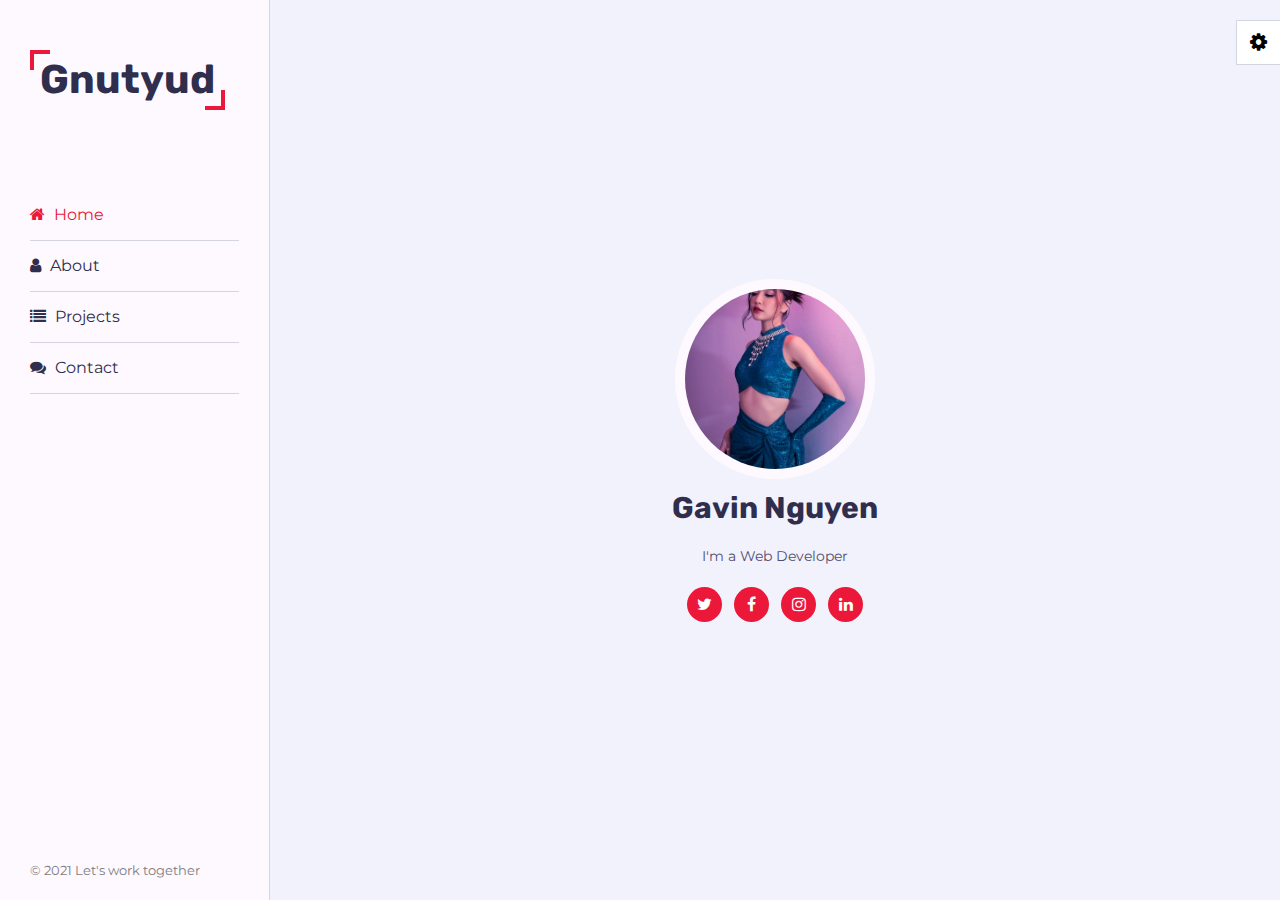
==== commit b6617c87: "update some projects" ====
--- a/index.html
+++ b/index.html
@@ -49,12 +49,12 @@
             >
           </li>
         </ul>
-        <div class="myword">
+        <!-- <div class="myword">
           <p>“Don’t wish it were easier. Wish you were better.”</p>
           <i>___Jim Rohn___</i>
-        </div>
-            <script src="https://apps.elfsight.com/p/platform.js" defer></script>
-<div class="elfsight-app-50838ff4-948c-4996-beab-3465c857f80e"></div>
+        </div> -->
+        <script src="https://apps.elfsight.com/p/platform.js" defer></script>
+        <div class="elfsight-app-50838ff4-948c-4996-beab-3465c857f80e"></div>
         <div class="copyright">&copy; 2021 Let's work together</div>
       </div>
       <!-- end of navside bar and start of main content also... -->
@@ -110,7 +110,7 @@
                     </div>
                     <div class="buttons-cv">
                         <a href="#" class="btn">Download CV</a>
-                        <a href="#contact" class="btn">Hire Me</a>
+                        <a href="#contact" class="btn" id="hire-btn">Hire Me</a>
                     </div>
                 </div>
                 <div class="skills">
@@ -296,14 +296,14 @@
                 <form action="https://formspree.io/f/xnqlqdyd" method="POST" autocomplete="on">
                     <div class="form-group col-12">
                         <div class="col-6">
-                            <input type="text" id="name" class="form-control" placeholder="Name*" required />
+                            <input type="text" id="name" name="name" class="form-control" placeholder="Name*" required />
                         </div>
                         <div class="col-6">
-                            <input type="email" id="email" name="email" class="form-control" placeholder="Email*" required />
+                            <input type="email" id="email" name="_replyto" class="form-control" placeholder="Email*" required />
                         </div>
                     </div>
                     <div class="col-12">
-                        <input type="text" class="form-control" placeholder="Subject*" required />
+                        <input type="text" name="subject" class="form-control" placeholder="Subject*" required />
                     </div>
                     <div class="col-12">
                         <textarea name="message" id="message" class="form-control" placeholder="Your message..."></textarea>
@@ -348,4 +348,4 @@
     <script src="Js/main.js "></script>
 </body>
 
-</html>
+</html>--- a/style.css
+++ b/style.css
@@ -1,915 +1,940 @@
-                        /* Setup something common */
-                        
-                        @import url('https://fonts.googleapis.com/css2?family=Montserrat:wght@500;600;700&family=Rubik:wght@500;700;900&display=swap');
-                        *,
-                        *:before,
-                        *:after {
-                            padding: 0;
-                            margin: 0;
-                            box-sizing: border-box;
-                            -webkit-box-sizing: border-box;
-                        }
-                        
-                        body {
-                            font-family: 'Montserrat', sans-serif;
-                            font-weight: 400;
-                            font-style: 16px;
-                            line-height: 1.5;
-                        }
-                        
-                        input,
-                        textarea {
-                            font-family: 'Montserrat', sans-serif;
-                        }
-                        
-                        a {
-                            text-decoration: none;
-                            color: inherit;
-                        }
-                        
-                        ul {
-                            list-style: none;
-                        }
-                        
-                        .shadow-dark {
-                            box-shadow: 0 0 20px rgba(48, 46, 77, 0.15);
-                        }
-                        /* Navside section */
-                        
-                        .navside {
-                            width: 270px;
-                            min-height: 100vh;
-                            position: fixed;
-                            background-color: #fdf9ff;
-                            border-right: 1px solid #d4d4e3;
-                            padding-left: 30px;
-                            z-index: 1;
-                        }
-                        
-                        .main-content {
-                            padding-left: 270px;
-                            background-color: #f2f2fc;
-                        }
-                        
-                        .navside .logo {
-                            padding: 50px 0;
-                        }
-                        
-                        .navside .logo a {
-                            font-size: 40px;
-                            font-weight: 700;
-                            position: relative;
-                            color: #302e4d;
-                            font-family: 'Rubik', sans-serif;
-                            display: inline-block;
-                            padding: 0 10px;
-                        }
-                        
-                        .navside .logo a::before {
-                            content: "";
-                            position: absolute;
-                            width: 20px;
-                            height: 20px;
-                            top: 0;
-                            left: 0;
-                        }
-                        
-                        .navside .logo a::after {
-                            content: "";
-                            position: absolute;
-                            width: 20px;
-                            height: 20px;
-                            bottom: 0;
-                            right: 0;
-                        }
-                        
-                        .nav-toggler {
-                            width: 40px;
-                            height: 30px;
-                            background-color: #fdf9ff;
-                            position: fixed;
-                            left: 300px;
-                            top: 20px;
-                            border: 1px solid #d4d4e3;
-                            display: none;
-                            z-index: 10;
-                            cursor: pointer;
-                        }
-                        
-                        .nav-toggler span {
-                            height: 2px;
-                            width: 18px;
-                            display: inline-block;
-                            position: relative;
-                        }
-                        
-                        .nav-toggler.open span {
-                            background-color: transparent;
-                        }
-                        
-                        .nav-toggler span::before {
-                            content: "";
-                            height: 2px;
-                            width: 18px;
-                            position: absolute;
-                            top: -6px;
-                        }
-                        
-                        .nav-toggler.open span::before {
-                            transform: rotate(45deg);
-                            top: 0;
-                        }
-                        
-                        .nav-toggler span::after {
-                            content: "";
-                            height: 2px;
-                            width: 18px;
-                            position: absolute;
-                            top: 6px;
-                        }
-                        
-                        .nav-toggler.open span::after {
-                            transform: rotate(-45deg);
-                            top: 0;
-                        }
-                        
-                        .nav-menu {
-                            padding: 30px 0;
-                            padding-right: 30px;
-                        }
-                        
-                        .nav-menu li {
-                            display: block;
-                        }
-                        
-                        .nav-menu li a {
-                            line-height: 50px;
-                            color: #302e4d;
-                            display: block;
-                            border-bottom: 1px solid #d4d4e3;
-                            transition: all 0.5 linear;
-                            -webkit-transition: all 0.5 linear;
-                        }
-                        
-                        .nav-menu li a:not(.active):hover {
-                            padding-left: 5px;
-                        }
-                        
-                        .nav-menu li a .fa {
-                            padding-right: 5px;
-                        }
-                        
-                        .copyright {
-                            font-size: 13px;
-                            color: #7d7d7d;
-                            padding-bottom: 20px;
-                            padding-right: 30px;
-                        }
-                        
-                        .myword {
-                            padding: 50px 0;
-                            padding-right: 30px;
-                            color: #504e70;
-                        }
-                        
-                        .myword p {
-                            font-size: 16px;
-                        }
-                        
-                        .myword i {
-                            font-size: 14px;
-                            color: inherit;
-                            margin-left: 140px;
-                        }
-                        /* Home section */
-                        
-                        .section {
-                            min-height: 100vh;
-                            display: block;
-                            padding: 0 30px;
-                            background-color: #f2f2fc;
-                            transition: all 0.3s linear;
-                        }
-                        
-                        .section-container {
-                            max-width: 1100px;
-                            width: 100%;
-                            margin: auto;
-                        }
-                        
-                        .home-inner {
-                            min-height: 100vh;
-                            display: flex;
-                            justify-content: center;
-                            align-items: center;
-                            flex-direction: column;
-                        }
-                        
-                        .home-avatar img {
-                            border-radius: 50%;
-                            width: 200px;
-                            height: 200px;
-                            border: 10px solid #fdf9ff;
-                            object-fit: cover;
-                        }
-                        
-                        .home-title {
-                            margin: 0;
-                            text-align: center;
-                        }
-                        
-                        .home-title h1 {
-                            font-size: 30px;
-                            font-weight: 700;
-                            color: #302e4d;
-                            font-family: 'Rubik', sans-serif;
-                        }
-                        
-                        .home-title p {
-                            font-size: 14px;
-                            color: #504e70;
-                            padding-top: 15px;
-                        }
-                        
-                        .home-social {
-                            margin-top: 20px;
-                        }
-                        
-                        .home-social a {
-                            width: 35px;
-                            height: 35px;
-                            display: inline-block;
-                            align-items: center;
-                            text-align: center;
-                            line-height: 35px;
-                            color: #ffffff;
-                            border-radius: 50%;
-                            margin: 0 4px;
-                            transition: all 0.3s ease;
-                            -webkit-transition: all 0.3s ease;
-                        }
-                        
-                        .home-social a:hover {
-                            transform: scale(1.2);
-                            -webkit-transform: scale(1.2);
-                        }
-                        
-                        .hidden {
-                            display: none;
-                        }
-                        /* About section */
-                        
-                        .section-intro {
-                            margin-bottom: 30px;
-                            padding-top: 50px;
-                        }
-                        
-                        .section-intro h2 {
-                            font-size: 40px;
-                            font-weight: 700;
-                            position: relative;
-                            color: #302e4d;
-                            font-family: 'Rubik', sans-serif;
-                            margin-bottom: 50px;
-                        }
-                        
-                        .section-intro h2::before {
-                            content: "";
-                            height: 4px;
-                            width: 50px;
-                            position: absolute;
-                            margin: 0;
-                            bottom: 0;
-                        }
-                        
-                        .section-intro h2::after {
-                            content: "";
-                            height: 4px;
-                            width: 25px;
-                            position: absolute;
-                            bottom: -8px;
-                            left: 0;
-                        }
-                        /* The code above reused for some Title section */
-                        
-                        .section-intro h3 {
-                            font-size: 24px;
-                            font-weight: 700;
-                            color: #302e4d;
-                            font-family: 'Rubik', sans-serif;
-                            word-spacing: 2px;
-                            margin-bottom: 20px;
-                        }
-                        
-                        .section-intro p {
-                            font-size: 16px;
-                            line-height: 25px;
-                            color: #504e70;
-                        }
-                        
-                        .info-skill {
-                            margin-bottom: 30px;
-                            display: grid;
-                            grid-template-columns: 2fr 1fr;
-                        }
-                        
-                        .personal-info {
-                            display: flex;
-                            flex-wrap: wrap;
-                        }
-                        
-                        .personal-info .info-items {
-                            flex: 0 0 50%;
-                            max-width: calc(50% - 20px);
-                            margin-right: 20px;
-                        }
-                        
-                        .info-items p {
-                            font-weight: 600;
-                            padding: 10px 0;
-                            font-size: 16px;
-                            color: #302e4d;
-                            border-bottom: 1px solid #d4d4e3;
-                        }
-                        
-                        .info-items p span {
-                            color: #504e70;
-                            font-weight: 400;
-                            margin-left: 10px;
-                            display: inline-block;
-                        }
-                        
-                        .personal-info .buttons-cv {
-                            margin-top: 30px;
-                        }
-                        
-                        .personal-info .buttons-cv .btn {
-                            margin-right: 20px;
-                        }
-                        
-                        .btn {
-                            font-size: 16px;
-                            font-family: 'Rubik', sans-serif;
-                            padding: 12px 35px;
-                            font-weight: 500;
-                            color: #ffffff;
-                            border-radius: 40px;
-                            transition: all 0.3s ease;
-                            white-space: nowrap;
-                            display: inline-block;
-                        }
-                        
-                        .btn:hover {
-                            transform: scale(1.1);
-                        }
-                        
-                        .personal-info .buttons .btn {
-                            margin-right: 20px;
-                        }
-                        
-                        .skills .skill-item {
-                            flex: 0 0 100%;
-                            max-width: 100%;
-                            margin-bottom: 30px;
-                        }
-                        
-                        .skills .skill-item h5 {
-                            font-weight: 600;
-                            font-size: 16px;
-                            color: #302e4d;
-                            text-transform: capitalize;
-                            margin-bottom: 10px;
-                        }
-                        
-                        .skills .skill-item .progress {
-                            background-color: #e3e3e3;
-                            height: 8px;
-                            border-radius: 4px;
-                            width: 100%;
-                            position: relative;
-                        }
-                        
-                        .skills .skill-item .progress .progress-bar {
-                            position: absolute;
-                            height: 100%;
-                            border-radius: 4px;
-                        }
-                        
-                        .skills .skill-item .progress .progress-percent {
-                            position: absolute;
-                            top: -35px;
-                            right: 0;
-                            color: #504e70;
-                            font-weight: 400;
-                        }
-                        
-                        .edu-exp {
-                            display: flex;
-                            justify-content: space-between;
-                            gap: 30px;
-                        }
-                        /*  to create equal height boxes using flexbox */
-                        /* .education,
+/* Setup something common */
+
+@import url("https://fonts.googleapis.com/css2?family=Montserrat:wght@500;600;700&family=Rubik:wght@500;700;900&display=swap");
+*,
+*:before,
+*:after {
+    padding: 0;
+    margin: 0;
+    box-sizing: border-box;
+    -webkit-box-sizing: border-box;
+}
+
+body {
+    font-family: "Montserrat", sans-serif;
+    font-weight: 400;
+    font-style: 16px;
+    line-height: 1.5;
+}
+
+input,
+textarea {
+    font-family: "Montserrat", sans-serif;
+}
+
+a {
+    text-decoration: none;
+    color: inherit;
+}
+
+ul {
+    list-style: none;
+}
+
+.shadow-dark {
+    box-shadow: 0 0 20px rgba(48, 46, 77, 0.15);
+}
+
+
+/* Navside section */
+
+.navside {
+    width: 270px;
+    min-height: 100vh;
+    position: fixed;
+    background-color: #fdf9ff;
+    border-right: 1px solid #d4d4e3;
+    padding-left: 30px;
+    z-index: 1;
+    transition: all 0.5s ease-in-out;
+}
+
+.main-content {
+    padding-left: 270px;
+    background-color: #f2f2fc;
+}
+
+.navside .logo {
+    padding: 50px 0;
+}
+
+.navside .logo a {
+    font-size: 40px;
+    font-weight: 700;
+    position: relative;
+    color: #302e4d;
+    font-family: "Rubik", sans-serif;
+    display: inline-block;
+    padding: 0 10px;
+}
+
+.navside .logo a::before {
+    content: "";
+    position: absolute;
+    width: 20px;
+    height: 20px;
+    top: 0;
+    left: 0;
+}
+
+.navside .logo a::after {
+    content: "";
+    position: absolute;
+    width: 20px;
+    height: 20px;
+    bottom: 0;
+    right: 0;
+}
+
+.nav-toggler {
+    width: 40px;
+    height: 30px;
+    background-color: #fdf9ff;
+    position: fixed;
+    left: 300px;
+    top: 20px;
+    border: 1px solid #d4d4e3;
+    display: none;
+    z-index: 10;
+    cursor: pointer;
+}
+
+.nav-toggler span {
+    height: 2px;
+    width: 18px;
+    display: inline-block;
+    position: relative;
+}
+
+.nav-toggler.open span {
+    background-color: transparent;
+}
+
+.nav-toggler span::before {
+    content: "";
+    height: 2px;
+    width: 18px;
+    position: absolute;
+    top: -6px;
+}
+
+.nav-toggler.open span::before {
+    transform: rotate(45deg);
+    top: 0;
+}
+
+.nav-toggler span::after {
+    content: "";
+    height: 2px;
+    width: 18px;
+    position: absolute;
+    top: 6px;
+}
+
+.nav-toggler.open span::after {
+    transform: rotate(-45deg);
+    top: 0;
+}
+
+.nav-menu {
+    padding: 30px 0;
+    padding-right: 30px;
+}
+
+.nav-menu li {
+    display: block;
+}
+
+.nav-menu li a {
+    line-height: 50px;
+    color: #302e4d;
+    display: block;
+    border-bottom: 1px solid #d4d4e3;
+    transition: all 0.5 linear;
+    -webkit-transition: all 0.5 linear;
+}
+
+.nav-menu li a:not(.active):hover {
+    padding-left: 5px;
+}
+
+.nav-menu li a .fa {
+    padding-right: 5px;
+}
+
+.copyright {
+    font-size: 13px;
+    color: #7d7d7d;
+    /* padding-bottom: 20px; */
+    /* padding-right: 30px; */
+    position: absolute;
+    bottom: 20px;
+}
+
+.myword {
+    padding: 50px 0;
+    padding-right: 30px;
+    color: #504e70;
+}
+
+.myword p {
+    font-size: 16px;
+}
+
+.myword i {
+    font-size: 14px;
+    color: inherit;
+}
+
+
+/* Home section */
+
+.section {
+    min-height: 100vh;
+    display: block;
+    padding: 0 30px;
+    background-color: #f2f2fc;
+    transition: all 0.3s linear;
+}
+
+.section-container {
+    max-width: 1100px;
+    width: 100%;
+    margin: auto;
+}
+
+.home-inner {
+    min-height: 100vh;
+    display: flex;
+    justify-content: center;
+    align-items: center;
+    flex-direction: column;
+}
+
+.home-avatar img {
+    border-radius: 50%;
+    width: 200px;
+    height: 200px;
+    border: 10px solid #fdf9ff;
+    object-fit: cover;
+}
+
+.home-title {
+    margin: 0;
+    text-align: center;
+}
+
+.home-title h1 {
+    font-size: 30px;
+    font-weight: 700;
+    color: #302e4d;
+    font-family: "Rubik", sans-serif;
+}
+
+.home-title p {
+    font-size: 14px;
+    color: #504e70;
+    padding-top: 15px;
+}
+
+.home-social {
+    margin-top: 20px;
+}
+
+.home-social a {
+    width: 35px;
+    height: 35px;
+    display: inline-block;
+    align-items: center;
+    text-align: center;
+    line-height: 35px;
+    color: #ffffff;
+    border-radius: 50%;
+    margin: 0 4px;
+    transition: all 0.3s ease;
+    -webkit-transition: all 0.3s ease;
+}
+
+.home-social a:hover {
+    transform: scale(1.2);
+    -webkit-transform: scale(1.2);
+}
+
+.hidden {
+    display: none;
+}
+
+
+/* About section */
+
+.section-intro {
+    margin-bottom: 30px;
+    padding-top: 50px;
+}
+
+.section-intro h2 {
+    font-size: 40px;
+    font-weight: 700;
+    position: relative;
+    color: #302e4d;
+    font-family: "Rubik", sans-serif;
+    margin-bottom: 50px;
+}
+
+.section-intro h2::before {
+    content: "";
+    height: 4px;
+    width: 50px;
+    position: absolute;
+    margin: 0;
+    bottom: 0;
+}
+
+.section-intro h2::after {
+    content: "";
+    height: 4px;
+    width: 25px;
+    position: absolute;
+    bottom: -8px;
+    left: 0;
+}
+
+
+/* The code above reused for some Title section */
+
+.section-intro h3 {
+    font-size: 24px;
+    font-weight: 700;
+    color: #302e4d;
+    font-family: "Rubik", sans-serif;
+    word-spacing: 2px;
+    margin-bottom: 20px;
+}
+
+.section-intro p {
+    font-size: 16px;
+    line-height: 25px;
+    color: #504e70;
+}
+
+.info-skill {
+    margin-bottom: 30px;
+    display: grid;
+    grid-template-columns: 2fr 1fr;
+}
+
+.personal-info {
+    display: flex;
+    flex-wrap: wrap;
+}
+
+.personal-info .info-items {
+    flex: 0 0 50%;
+    max-width: calc(50% - 20px);
+    margin-right: 20px;
+}
+
+.info-items p {
+    font-weight: 600;
+    padding: 10px 0;
+    font-size: 16px;
+    color: #302e4d;
+    border-bottom: 1px solid #d4d4e3;
+}
+
+.info-items p span {
+    color: #504e70;
+    font-weight: 400;
+    margin-left: 10px;
+    display: inline-block;
+}
+
+.personal-info .buttons-cv {
+    margin-top: 30px;
+}
+
+.personal-info .buttons-cv .btn {
+    margin-right: 20px;
+}
+
+.btn {
+    font-size: 16px;
+    font-family: "Rubik", sans-serif;
+    padding: 12px 35px;
+    font-weight: 500;
+    color: #ffffff;
+    border-radius: 40px;
+    transition: all 0.3s ease;
+    white-space: nowrap;
+    display: inline-block;
+}
+
+.btn:hover {
+    transform: scale(1.1);
+}
+
+.personal-info .buttons .btn {
+    margin-right: 20px;
+}
+
+.skills .skill-item {
+    flex: 0 0 100%;
+    max-width: 100%;
+    margin-bottom: 30px;
+}
+
+.skills .skill-item h5 {
+    font-weight: 600;
+    font-size: 16px;
+    color: #302e4d;
+    text-transform: capitalize;
+    margin-bottom: 10px;
+}
+
+.skills .skill-item .progress {
+    background-color: #e3e3e3;
+    height: 8px;
+    border-radius: 4px;
+    width: 100%;
+    position: relative;
+}
+
+.skills .skill-item .progress .progress-bar {
+    position: absolute;
+    height: 100%;
+    border-radius: 4px;
+}
+
+.skills .skill-item .progress .progress-percent {
+    position: absolute;
+    top: -35px;
+    right: 0;
+    color: #504e70;
+    font-weight: 400;
+}
+
+.edu-exp {
+    display: flex;
+    justify-content: space-between;
+    gap: 30px;
+}
+
+
+/*  to create equal height boxes using flexbox */
+
+
+/* .education,
             .experience,
             .experience-content,
             .education-content {
                 flex: 1;
             } */
-                        
-                        .edu-exp .title {
-                            font-size: 24px;
-                            font-weight: 700;
-                            color: #302e4d;
-                            font-family: 'Rubik', sans-serif;
-                            margin-bottom: 30px;
-                        }
-                        
-                        .box-timelife {
-                            background-color: #fdf9ff;
-                            border: 1px solid #d4d4e3;
-                            border-radius: 10px;
-                            overflow: hidden;
-                            width: 100%;
-                            padding-bottom: 30px;
-                            margin-bottom: 20px;
-                        }
-                        
-                        .timelife-item {
-                            padding: 0px 10px 0px 50px;
-                            position: relative;
-                        }
-                        
-                        .timelife-item:first-child {
-                            margin-top: 30px;
-                        }
-                        
-                        .timelife-item::before {
-                            content: "";
-                            position: absolute;
-                            width: 1px;
-                            height: 100%;
-                            left: 27px;
-                            top: 0px;
-                        }
-                        
-                        .timedate {
-                            font-size: 16px;
-                            position: relative;
-                            color: #504e70;
-                            font-weight: 400;
-                        }
-                        
-                        .timedate i {
-                            margin-right: 10px;
-                        }
-                        
-                        .circle-dot {
-                            width: 15px;
-                            height: 15px;
-                            border-radius: 50%;
-                            position: absolute;
-                            margin-left: -30px;
-                            top: 3px;
-                        }
-                        
-                        .timelife-item:first-child .circle-dot {
-                            top: 0;
-                        }
-                        
-                        .timelife-title {
-                            font-size: 18px;
-                            font-weight: 600;
-                            color: #302e4d;
-                            font-family: 'Rubik', sans-serif;
-                            margin-bottom: 10px;
-                            margin-top: 10px;
-                            word-spacing: 1.7px;
-                        }
-                        
-                        .timelife-desc {
-                            color: #504e70;
-                            font-weight: 400;
-                            padding-bottom: 40px;
-                        }
-                        
-                        .timelife-item:last-child .timelife-desc {
-                            padding-bottom: 0;
-                        }
-                        /* Projects section below this line */
-                        
-                        .project-filter {
-                            text-align: center;
-                        }
-                        
-                        .project-filter button {
-                            border: none;
-                            background-color: transparent;
-                            font-size: 18px;
-                            font-weight: 700;
-                            margin: 0 10px;
-                            color: #302e4d;
-                            cursor: pointer;
-                            border-bottom: 2px solid transparent;
-                            white-space: nowrap;
-                            padding-bottom: 2px;
-                            -webkit-transition: all 0.3s ease;
-                            transition: all 0.3s ease;
-                            outline: none;
-                        }
-                        
-                        .project-filter button:hover {
-                            transform: translateY(5px);
-                        }
-                        
-                        .project-item {
-                            display: grid;
-                            grid-template-columns: auto auto auto auto;
-                            grid-column-gap: 30px;
-                            grid-row-gap: 30px;
-                            margin-top: 40px;
-                            padding-bottom: 20px;
-                        }
-                        
-                        .project-item-inner {
-                            position: relative;
-                            height: 220px;
-                            overflow: hidden;
-                        }
-                        
-                        .project-item-inner.hide {
-                            display: none;
-                        }
-                        
-                        .project-item-inner.show {
-                            display: block;
-                            animation: showProjectItem 0.5s ease;
-                        }
-                        
-                        @keyframes showProjectItem {
-                            0% {
-                                transform: scale(0.8);
-                            }
-                            100% {
-                                transform: scale(1);
-                            }
-                        }
-                        
-                        .project-item-inner .project-img {
-                            position: absolute;
-                            top: 0;
-                            left: 0;
-                            width: 100%;
-                            height: 100%;
-                            object-fit: cover;
-                            border: 6px solid #fdf9ff;
-                        }
-                        
-                        .project-item-inner .project-img img {
-                            position: absolute;
-                            top: 0;
-                            left: 0;
-                            width: 100%;
-                            height: 100%;
-                            object-fit: cover;
-                        }
-                        
-                        .project-item-inner .project-info {
-                            position: absolute;
-                            top: 0;
-                            left: 0;
-                            width: 100%;
-                            height: 100%;
-                            display: flex;
-                            justify-content: center;
-                            align-items: center;
-                            flex-direction: column;
-                            padding: 30px;
-                            text-align: center;
-                            background-color: rgba(0, 0, 0, 0.8);
-                            border: 6px solid #fdf9ff;
-                            transform: scale(0);
-                            transition: .3s ease;
-                            overflow: hidden;
-                        }
-                        
-                        .project-item-inner:hover .project-info {
-                            transform: scale(1);
-                        }
-                        
-                        .project-item-inner .project-info h4 {
-                            font-size: 18px;
-                            font-weight: 700;
-                            text-transform: capitalize;
-                        }
-                        
-                        .project-item-inner .project-info p {
-                            font-size: 16px;
-                            font-weight: 400;
-                            color: #ffffff;
-                            /* limit text length to 2 line */
-                            overflow: hidden;
-                            text-overflow: ellipsis;
-                            display: -webkit-box;
-                            -webkit-line-clamp: 2;
-                            /* number of lines to show */
-                            -webkit-box-orient: vertical;
-                        }
-                        /* Contact section */
-                        
-                        .contact-info {
-                            display: flex;
-                            justify-content: center;
-                            align-items: center;
-                            margin: 0 50px 0;
-                        }
-                        
-                        .contact-info .contact-info-item {
-                            flex: 0 0 33.33%;
-                            max-width: 33.33%;
-                            text-align: center;
-                        }
-                        
-                        .contact-info .contact-info-item .contact-icon {
-                            font-size: 40px;
-                        }
-                        
-                        .contact-info .contact-info-item h4 {
-                            font-size: 18px;
-                            font-weight: 700;
-                            color: #302e4d;
-                            text-transform: capitalize;
-                            margin-top: 15px;
-                            margin-bottom: 5px;
-                        }
-                        
-                        .contact-info .contact-info-item p {
-                            font-size: 16px;
-                            color: #504e70;
-                            font-weight: 400;
-                        }
-                        /* Contact form */
-                        
-                        .contact-form {
-                            margin-top: 30px;
-                            padding-bottom: 30px;
-                        }
-                        
-                        .contact-form .col-12 {
-                            margin-bottom: 30px;
-                        }
-                        
-                        .contact-form .form-group {
-                            display: grid;
-                            grid-template-columns: auto auto;
-                            grid-column-gap: 40px;
-                        }
-                        
-                        .form-control {
-                            width: 100%;
-                            height: 50px;
-                            border-radius: 25px;
-                            border: 1px solid #d4d4e3;
-                            outline: none;
-                            padding: 10px 25px;
-                            font-size: 16px;
-                            color: #504e70;
-                        }
-                        
-                        .form-control:focus {
-                            box-shadow: 0 0 20px rgba(48, 46, 77, 0.15);
-                        }
-                        
-                        .contact-form .col-12 textarea.form-control {
-                            height: 120px;
-                        }
-                        
-                        .contact-form .btn {
-                            outline: none;
-                            height: 50px;
-                            padding: 0 50px;
-                            border: none;
-                            cursor: pointer;
-                        }
-                        /* Skin color box */
-                        
-                        .skin-body-box {
-                            position: fixed;
-                            background-color: #ffffff;
-                            top: 20px;
-                            right: 0px;
-                            padding: 15px;
-                            border: 1px solid #d4d4e3;
-                            border-right: none;
-                            text-align: center;
-                            transform: translateX(100%);
-                            transition: all 0.3s ease;
-                        }
-                        
-                        .skin-body-box.open {
-                            transform: translateX(0%);
-                        }
-                        
-                        .skin-body-box .toggle-setting {
-                            position: absolute;
-                            background-color: #ffffff;
-                            width: 45px;
-                            height: 45px;
-                            top: -1px;
-                            left: -45px;
-                            border: 1px solid #d4d4e3;
-                            text-align: center;
-                            cursor: pointer;
-                        }
-                        
-                        .skin-body-box .toggle-setting .fa {
-                            font-size: 20px;
-                            line-height: 43px;
-                        }
-                        
-                        .skin-body-box h5 {
-                            font-size: 16px;
-                            color: #302e4d;
-                            margin-bottom: 10px;
-                            padding-bottom: 5px;
-                            border-bottom: 1px solid #e8dfec;
-                        }
-                        
-                        .skin-body-box .skin-color {
-                            display: flex;
-                            justify-content: center;
-                            flex-wrap: nowrap;
-                            gap: 10px;
-                            margin-bottom: 10px;
-                        }
-                        
-                        .skin-body-box .skin-color a {
-                            width: 20px;
-                            height: 20px;
-                            border-radius: 50%;
-                        }
-                        
-                        .skin-body-box .darkmode {
-                            display: flex;
-                            justify-content: space-between;
-                        }
-                        
-                        .skin-body-box .darkmode label {
-                            font-size: 16px;
-                            color: #504e70;
-                            font-weight: 400;
-                        }
-                        /* darkmode style */
-                        /* background dark darkmode */
-                        
-                        body.dark .form-control:focus,
-                        body.dark .section {
-                            background-color: #151515;
-                        }
-                        /* background Light darkmode */
-                        
-                        body.dark .contact-form input,
-                        body.dark .contact-form textarea,
-                        body.dark .box-timelife,
-                        body.dark .navside,
-                        body.dark .nav-toggler {
-                            background-color: #222222;
-                        }
-                        /* border darkmode */
-                        
-                        body.dark .form-control,
-                        body.dark .project-item-inner .project-info,
-                        body.dark .project-item-inner .project-img,
-                        body.dark .info-items p,
-                        body.dark .box-timelife,
-                        body.dark .home-avatar img,
-                        body.dark .navside,
-                        body.dark .nav-toggler,
-                        body.dark .nav-menu li a {
-                            border-color: #393939;
-                        }
-                        /* Heading darkmode */
-                        
-                        body.dark .contact-info .contact-info-item h4,
-                        body.dark .project-filter button,
-                        body.dark .timelife-title,
-                        body.dark .edu-exp .title,
-                        body.dark .skills .skill-item h5,
-                        body.dark .info-items p,
-                        body.dark .section-intro h3,
-                        body.dark .section-intro h2,
-                        body.dark .home-title h1,
-                        body.dark .navside .logo a {
-                            color: #ffffff;
-                        }
-                        /* text darkmode */
-                        
-                        body.dark .contact-form input,
-                        body.dark .contact-form textarea,
-                        body.dark .contact-info .contact-info-item p,
-                        body.dark .timelife-desc,
-                        body.dark .timedate,
-                        body.dark .skills .skill-item .progress .progress-percent,
-                        body.dark .info-items p span,
-                        body.dark .section-intro p,
-                        body.dark .home-title p,
-                        body.dark .myword {
-                            color: #e9e9e9;
-                        }
-                        /* Responsive part */
-                        
-                        @media (max-width: 1560px) {
-                            .info-items p span {
-                                display: block;
-                                margin-left: 0;
-                            }
-                        }
-                        
-                        @media (max-width: 1199px) {
-                            .nav-toggler {
-                                display: flex;
-                                justify-content: center;
-                                align-items: center;
-                                left: 30px;
-                            }
-                            .nav-toggler.open {
-                                left: 300px;
-                            }
-                            .navside {
-                                left: -270px;
-                            }
-                            .navside.open {
-                                left: 0;
-                            }
-                            .main-content {
-                                padding-left: 0;
-                            }
-                            .main-content.open {
-                                padding-left: 270px;
-                            }
-                            .project-item {
-                                grid-template-columns: auto auto auto;
-                            }
-                        }
-                        
-                        @media (max-width: 850px) {
-                            .info-skill {
-                                display: flex;
-                                flex-direction: column;
-                            }
-                            .skills {
-                                margin-top: 20px;
-                            }
-                            .edu-exp {
-                                display: flex;
-                                flex-direction: column;
-                            }
-                            .project-item {
-                                grid-template-columns: auto auto;
-                            }
-                        }
-                        
-                        @media (max-width: 760px) {
-                            .contact-info {
-                                flex-direction: column;
-                            }
-                            .contact-info .contact-info-item {
-                                max-width: 100%;
-                                margin-bottom: 30px;
-                            }
-                        }
-                        
-                        @media (max-width: 575px) {
-                            .project-item {
-                                grid-template-columns: auto;
-                            }
-                            .personal-info .info-items {
-                                flex: 0 0 100%;
-                                max-width: 100%;
-                            }
-                            .info-items p span {
-                                display: inline-block;
-                            }
-                            /* navside */
-                            .nav-toggler {
-                                display: flex;
-                                justify-content: center;
-                                align-items: center;
-                                left: 30px;
-                            }
-                            .nav-toggler.open {
-                                right: 50px;
-                            }
-                            .navside {
-                                left: -270px;
-                            }
-                            .navside.open {
-                                left: 0;
-                                min-width: 100vw;
-                            }
-                            .main-content {
-                                padding-left: 0;
-                            }
-                            /* .main-content.open {
-                                padding-left: 270px;
-                            } */
-                        }+
+.edu-exp .title {
+    font-size: 24px;
+    font-weight: 700;
+    color: #302e4d;
+    font-family: "Rubik", sans-serif;
+    margin-bottom: 30px;
+}
+
+.box-timelife {
+    background-color: #fdf9ff;
+    border: 1px solid #d4d4e3;
+    border-radius: 10px;
+    overflow: hidden;
+    width: 100%;
+    padding-bottom: 30px;
+    margin-bottom: 20px;
+}
+
+.timelife-item {
+    padding: 0px 10px 0px 50px;
+    position: relative;
+}
+
+.timelife-item:first-child {
+    margin-top: 30px;
+}
+
+.timelife-item::before {
+    content: "";
+    position: absolute;
+    width: 1px;
+    height: 100%;
+    left: 27px;
+    top: 0px;
+}
+
+.timedate {
+    font-size: 16px;
+    position: relative;
+    color: #504e70;
+    font-weight: 400;
+}
+
+.timedate i {
+    margin-right: 10px;
+}
+
+.circle-dot {
+    width: 15px;
+    height: 15px;
+    border-radius: 50%;
+    position: absolute;
+    margin-left: -30px;
+    top: 3px;
+}
+
+.timelife-item:first-child .circle-dot {
+    top: 0;
+}
+
+.timelife-title {
+    font-size: 18px;
+    font-weight: 600;
+    color: #302e4d;
+    font-family: "Rubik", sans-serif;
+    margin-bottom: 10px;
+    margin-top: 10px;
+    word-spacing: 1.7px;
+}
+
+.timelife-desc {
+    color: #504e70;
+    font-weight: 400;
+    padding-bottom: 40px;
+}
+
+.timelife-item:last-child .timelife-desc {
+    padding-bottom: 0;
+}
+
+
+/* Projects section below this line */
+
+.project-filter {
+    text-align: center;
+}
+
+.project-filter button {
+    border: none;
+    background-color: transparent;
+    font-size: 18px;
+    font-weight: 700;
+    margin: 0 10px;
+    color: #302e4d;
+    cursor: pointer;
+    border-bottom: 2px solid transparent;
+    white-space: nowrap;
+    padding-bottom: 2px;
+    -webkit-transition: all 0.3s ease;
+    transition: all 0.3s ease;
+    outline: none;
+}
+
+.project-filter button:hover {
+    transform: translateY(5px);
+}
+
+.project-item {
+    display: grid;
+    grid-template-columns: auto auto auto;
+    grid-column-gap: 30px;
+    grid-row-gap: 30px;
+    margin-top: 40px;
+    padding-bottom: 20px;
+}
+
+.project-item-inner {
+    position: relative;
+    height: 220px;
+    overflow: hidden;
+}
+
+.project-item-inner.hide {
+    display: none;
+}
+
+.project-item-inner.show {
+    display: block;
+    animation: showProjectItem 0.5s ease;
+}
+
+@keyframes showProjectItem {
+    0% {
+        transform: scale(0.8);
+    }
+    100% {
+        transform: scale(1);
+    }
+}
+
+.project-item-inner .project-img {
+    position: absolute;
+    top: 0;
+    left: 0;
+    width: 100%;
+    height: 100%;
+    object-fit: cover;
+    border: 6px solid #fdf9ff;
+}
+
+.project-item-inner .project-img img {
+    position: absolute;
+    top: 0;
+    left: 0;
+    width: 100%;
+    height: 100%;
+    object-fit: cover;
+}
+
+.project-item-inner .project-info {
+    position: absolute;
+    top: 0;
+    left: 0;
+    width: 100%;
+    height: 100%;
+    display: flex;
+    justify-content: center;
+    align-items: center;
+    flex-direction: column;
+    padding: 30px;
+    text-align: center;
+    background-color: rgba(0, 0, 0, 0.8);
+    border: 6px solid #fdf9ff;
+    transform: scale(0);
+    transition: 0.3s ease;
+    overflow: hidden;
+}
+
+.project-item-inner:hover .project-info {
+    transform: scale(1);
+}
+
+.project-item-inner .project-info h4 {
+    font-size: 20px;
+    font-weight: 700;
+    text-transform: capitalize;
+    margin-bottom: 10px;
+}
+
+.project-item-inner .project-info p {
+    font-size: 16px;
+    font-weight: 400;
+    color: #ffffff;
+    /* limit text length to 2 line */
+    overflow: hidden;
+    text-overflow: ellipsis;
+    display: -webkit-box;
+    -webkit-line-clamp: 2;
+    /* number of lines to show */
+    -webkit-box-orient: vertical;
+}
+
+
+/* Contact section */
+
+.contact-info {
+    display: flex;
+    justify-content: center;
+    align-items: center;
+    margin: 0 50px 0;
+}
+
+.contact-info .contact-info-item {
+    flex: 0 0 33.33%;
+    max-width: 33.33%;
+    text-align: center;
+}
+
+.contact-info .contact-info-item .contact-icon {
+    font-size: 40px;
+}
+
+.contact-info .contact-info-item h4 {
+    font-size: 18px;
+    font-weight: 700;
+    color: #302e4d;
+    text-transform: capitalize;
+    margin-top: 15px;
+    margin-bottom: 5px;
+}
+
+.contact-info .contact-info-item p {
+    font-size: 16px;
+    color: #504e70;
+    font-weight: 400;
+}
+
+
+/* Contact form */
+
+.contact-form {
+    margin-top: 30px;
+    padding-bottom: 30px;
+}
+
+.contact-form .col-12 {
+    margin-bottom: 30px;
+}
+
+.contact-form .form-group {
+    display: grid;
+    grid-template-columns: auto auto;
+    grid-column-gap: 40px;
+}
+
+.form-control {
+    width: 100%;
+    height: 50px;
+    border-radius: 25px;
+    border: 1px solid #d4d4e3;
+    outline: none;
+    padding: 10px 25px;
+    font-size: 16px;
+    color: #504e70;
+}
+
+.form-control:focus {
+    box-shadow: 0 0 20px rgba(48, 46, 77, 0.15);
+}
+
+.contact-form .col-12 textarea.form-control {
+    height: 120px;
+}
+
+.contact-form .btn {
+    outline: none;
+    height: 50px;
+    padding: 0 50px;
+    border: none;
+    cursor: pointer;
+}
+
+
+/* Skin color box */
+
+.skin-body-box {
+    position: fixed;
+    background-color: #ffffff;
+    top: 20px;
+    right: 0px;
+    padding: 15px;
+    border: 1px solid #d4d4e3;
+    border-right: none;
+    text-align: center;
+    transform: translateX(100%);
+    transition: all 0.3s ease;
+}
+
+.skin-body-box.open {
+    transform: translateX(0%);
+}
+
+.skin-body-box .toggle-setting {
+    position: absolute;
+    background-color: #ffffff;
+    width: 45px;
+    height: 45px;
+    top: -1px;
+    left: -45px;
+    border: 1px solid #d4d4e3;
+    text-align: center;
+    cursor: pointer;
+}
+
+.skin-body-box .toggle-setting .fa {
+    font-size: 20px;
+    line-height: 43px;
+}
+
+.skin-body-box h5 {
+    font-size: 16px;
+    color: #302e4d;
+    margin-bottom: 10px;
+    padding-bottom: 5px;
+    border-bottom: 1px solid #e8dfec;
+}
+
+.skin-body-box .skin-color {
+    display: flex;
+    justify-content: center;
+    flex-wrap: nowrap;
+    gap: 10px;
+    margin-bottom: 10px;
+}
+
+.skin-body-box .skin-color a {
+    width: 20px;
+    height: 20px;
+    border-radius: 50%;
+}
+
+.skin-body-box .darkmode {
+    display: flex;
+    justify-content: space-between;
+}
+
+.skin-body-box .darkmode label {
+    font-size: 16px;
+    color: #504e70;
+    font-weight: 400;
+}
+
+
+/* darkmode style */
+
+
+/* background dark darkmode */
+
+body.dark .form-control:focus,
+body.dark .section {
+    background-color: #151515;
+}
+
+
+/* background Light darkmode */
+
+body.dark .contact-form input,
+body.dark .contact-form textarea,
+body.dark .box-timelife,
+body.dark .navside,
+body.dark .nav-toggler {
+    background-color: #222222;
+}
+
+
+/* border darkmode */
+
+body.dark .form-control,
+body.dark .project-item-inner .project-info,
+body.dark .project-item-inner .project-img,
+body.dark .info-items p,
+body.dark .box-timelife,
+body.dark .home-avatar img,
+body.dark .navside,
+body.dark .nav-toggler,
+body.dark .nav-menu li a {
+    border-color: #393939;
+}
+
+
+/* Heading darkmode */
+
+body.dark .contact-info .contact-info-item h4,
+body.dark .project-filter button,
+body.dark .timelife-title,
+body.dark .edu-exp .title,
+body.dark .skills .skill-item h5,
+body.dark .info-items p,
+body.dark .section-intro h3,
+body.dark .section-intro h2,
+body.dark .home-title h1,
+body.dark .navside .logo a {
+    color: #ffffff;
+}
+
+
+/* text darkmode */
+
+body.dark .contact-form input,
+body.dark .contact-form textarea,
+body.dark .contact-info .contact-info-item p,
+body.dark .timelife-desc,
+body.dark .timedate,
+body.dark .skills .skill-item .progress .progress-percent,
+body.dark .info-items p span,
+body.dark .section-intro p,
+body.dark .home-title p,
+body.dark .myword {
+    color: #e9e9e9;
+}
+
+
+/* Responsive part */
+
+@media (max-width: 1560px) {
+    .info-items p span {
+        display: block;
+        margin-left: 0;
+    }
+}
+
+@media (max-width: 1199px) {
+    .nav-toggler {
+        display: flex;
+        justify-content: center;
+        align-items: center;
+        left: 30px;
+    }
+    .nav-toggler.open {
+        left: 300px;
+    }
+    .navside {
+        left: -270px;
+    }
+    .navside.open {
+        left: 0;
+    }
+    .main-content {
+        padding-left: 0;
+    }
+    .main-content.open {
+        padding-left: 270px;
+    }
+}
+
+@media (max-width: 850px) {
+    .info-skill {
+        display: flex;
+        flex-direction: column;
+    }
+    .skills {
+        margin-top: 20px;
+    }
+    .edu-exp {
+        display: flex;
+        flex-direction: column;
+    }
+    .project-item {
+        grid-template-columns: auto auto;
+    }
+}
+
+@media (max-width: 760px) {
+    .contact-info {
+        flex-direction: column;
+    }
+    .contact-info .contact-info-item {
+        max-width: 100%;
+        margin-bottom: 30px;
+    }
+}
+
+@media (max-width: 575px) {
+    .project-item {
+        grid-template-columns: auto;
+    }
+    .personal-info .info-items {
+        flex: 0 0 100%;
+        max-width: 100%;
+    }
+    .info-items p span {
+        display: inline-block;
+    }
+    /* navside */
+    .navside.open {
+        left: 0;
+        width: 100%;
+    }
+    .main-content.open {
+        display: none;
+    }
+}
+
+@media (max-width: 360px) {
+    .nav-toggler.open {
+        left: 200px;
+    }
+}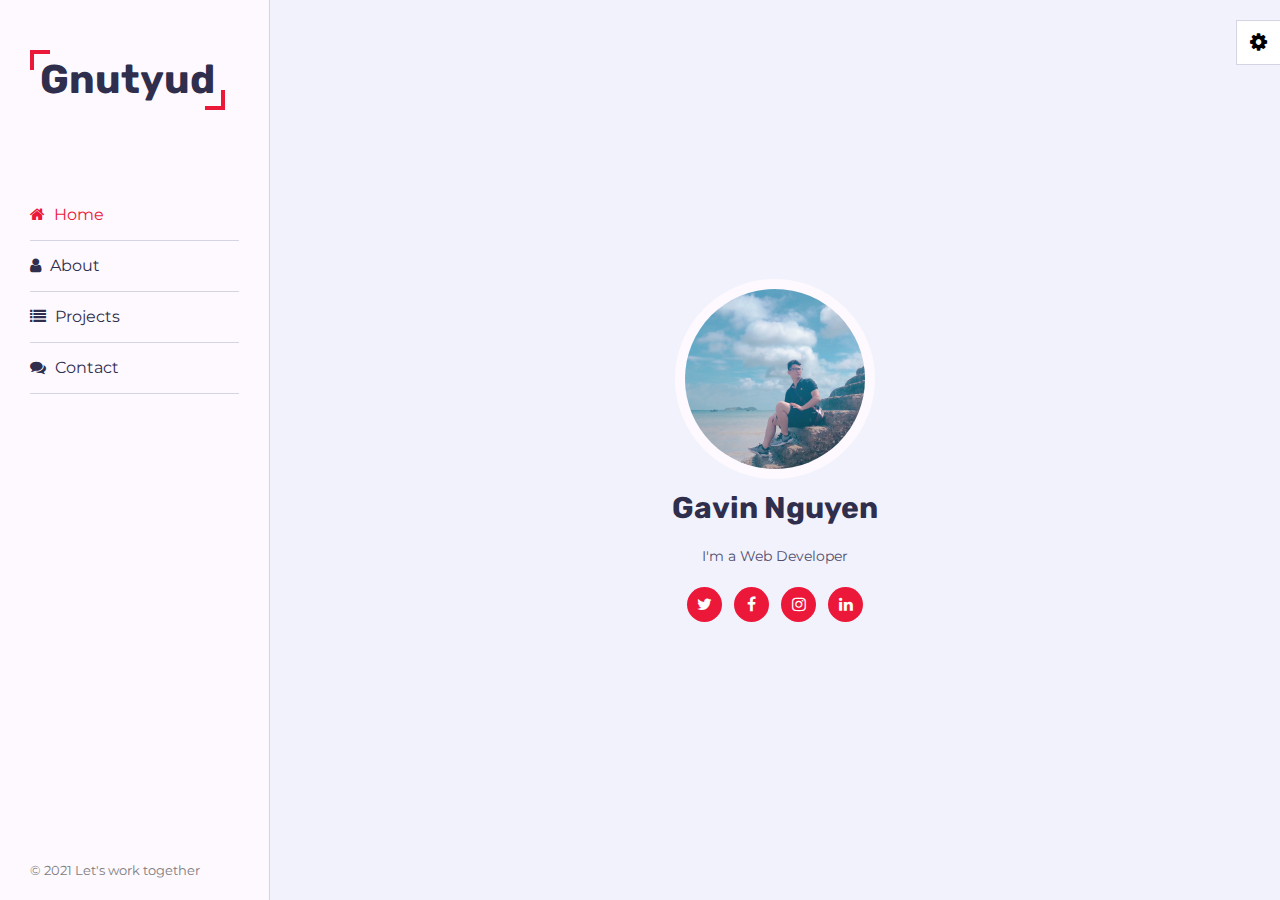
==== commit cd23f49e: "updated information" ====
--- a/index.html
+++ b/index.html
@@ -70,10 +70,15 @@
               <p>I'm a Web Developer</p>
             </div>
             <div class="home-social">
-              <a href="#"><i class="fa fa-twitter"></i></a>
-                    <a href="#"><i class="fa fa-facebook"></i></a>
-                    <a href="#"><i class="fa fa-instagram"></i></a>
-                    <a href="#"><i class="fa fa-linkedin"></i></a>
+              <a href="https://twitter.com/Gnutyud" target="_blank"
+                ><i class="fa fa-twitter"></i
+              ></a>
+                    <a href="https://www.facebook.com/GnutBoy/" target="_blank"><i class="fa fa-facebook"></i
+              ></a>
+                    <a href="https://www.instagram.com/gnutyud/" target="_blank"><i class="fa fa-instagram"></i
+              ></a>
+                    <a href="https://www.linkedin.com/in/gnutyud/" target="_blank"><i class="fa fa-linkedin"></i
+              ></a>
         </div>
     </div>
     </section>
@@ -83,9 +88,15 @@
         <div class="section-container">
             <div class="section-intro">
                 <h2>About me</h2>
-                <h3>I'm Gnutyud and <span>Web Developer</span></h3>
+                <h3>
+                    I'm Gavin and
+                    <span style="font-style: italic">Web Developer</span>
+                </h3>
                 <p>
-                    Hi! My name is Gavin Nguyen.I am a hardworking and self-motivated
+                    I am passionate about technology, that's the reason why I can quickly adapt to new technologies and programming languages, and eager to learn new things and always ready to tackle challenges without losing interest.
+                </p>
+                <p>
+                    One of my goals in the future is to continue developing my technical skills as a Front-End developer and I want to become a full stack JavaScript developer as well.
                 </p>
             </div>
             <div class="info-skill">
@@ -109,7 +120,7 @@
                         <p>Degree : <span>Bachelor of Engineering</span></p>
                     </div>
                     <div class="buttons-cv">
-                        <a href="#" class="btn">Download CV</a>
+                        <!-- <a href="#" class="btn">Download CV</a> -->
                         <a href="#contact" class="btn" id="hire-btn">Hire Me</a>
                     </div>
                 </div>
@@ -138,8 +149,8 @@
                     <div class="skill-item">
                         <h5>Reactjs</h5>
                         <div class="progress">
-                            <div class="progress-bar" style="width: 60%"></div>
-                            <div class="progress-percent">60%</div>
+                            <div class="progress-bar" style="width: 70%"></div>
+                            <div class="progress-percent">70%</div>
                         </div>
                     </div>
                 </div>
@@ -152,11 +163,11 @@
                         <div class="timelife-item">
                             <h6 class="timedate">
                                 <div class="circle-dot"></div>
-                                <i class="fa fa-calendar"></i>2014-2019
+                                <i class="fa fa-calendar"></i>May 2021 - Now
                             </h6>
-                            <h4 class="timelife-title">Studied At TLU University</h4>
+                            <h4 class="timelife-title">FPT Academy</h4>
                             <p class="timelife-desc">
-                                Lorem ipsum dolor sit amet consectetur adipisicing elit. Cupiditate tempora natus non molestiae quas. Quisquam laudantium autem quibusdam sed, aliquam placeat atque exercitationem pariatur, libero, molestias nesciunt nulla adipisci dicta!
+                                Fresher Font-End ReactJS : HTML, CSS, JS, ReactJS, Typescript, Redux,...
                             </p>
                         </div>
                         <!-- timelife item end -->
@@ -164,24 +175,10 @@
                         <div class="timelife-item">
                             <h6 class="timedate">
                                 <div class="circle-dot"></div>
-                                <i class="fa fa-calendar"></i>2014-2019
+                                <i class="fa fa-calendar"></i>2014 - 2019
                             </h6>
                             <h4 class="timelife-title">Studied At TLU University</h4>
-                            <p class="timelife-desc">
-                                Lorem ipsum dolor sit amet consectetur adipisicing elit. Cupiditate tempora natus non molestiae quas. Quisquam laudantium autem quibusdam sed, aliquam placeat atque exercitationem pariatur, libero, molestias nesciunt nulla adipisci dicta!
-                            </p>
-                        </div>
-                        <!-- timelife item end -->
-                        <!-- timelife item start -->
-                        <div class="timelife-item">
-                            <h6 class="timedate">
-                                <div class="circle-dot"></div>
-                                <i class="fa fa-calendar"></i>2014-2019
-                            </h6>
-                            <h4 class="timelife-title">Studied At TLU University</h4>
-                            <p class="timelife-desc">
-                                Lorem ipsum dolor sit amet consectetur adipisicing elit. Cupiditate tempora natus non molestiae quas. Quisquam laudantium autem quibusdam sed, aliquam placeat atque exercitationem pariatur, libero, molestias nesciunt nulla adipisci dicta!
-                            </p>
+                            <p class="timelife-desc">Civil Engineering</p>
                         </div>
                         <!-- timelife item end -->
                     </div>
@@ -193,36 +190,35 @@
                         <div class="timelife-item">
                             <h6 class="timedate">
                                 <div class="circle-dot"></div>
-                                <i class="fa fa-calendar"></i>2014-2019
+                                <i class="fa fa-calendar"></i>April 5 ,2021 - April 17, 2021
                             </h6>
-                            <h4 class="timelife-title">Studied At TLU University</h4>
-                            <p class="timelife-desc">
-                                Lorem ipsum dolor sit amet consectetur adipisicing elit. Cupiditate tempora natus non molestiae quas. Quisquam laudantium autem quibusdam sed, aliquam placeat atque exercitationem pariatur, libero, molestias nesciunt nulla adipisci dicta!
-                            </p>
+                            <h4 class="timelife-title">We keeper</h4>
+                            <ul class="timelife-desc">
+                                <li>
+                                    ⦁ Programs used : HTML5, CSS3, JavaScript, ReactJS, Json Server, Heroku
+                                </li>
+                                <li>
+                                    ⦁ Description : Based on Google Keep ideas, I tried to clone a part of the UI(form, list of notes, panel for searching) without using multiple features.
+                                </li>
+                                <li>
+                                    ⦁ Features : Just some basic features such as : add the new notes, edit , delete as and search/filter as well.
+                                </li>
+                            </ul>
                         </div>
                         <!-- timelife item end -->
                         <!-- timelife item start -->
                         <div class="timelife-item">
                             <h6 class="timedate">
                                 <div class="circle-dot"></div>
-                                <i class="fa fa-calendar"></i>2014-2019
+                                <i class="fa fa-calendar"></i>February 15, 2021 - March 6, 2021
                             </h6>
-                            <h4 class="timelife-title">Studied At TLU University</h4>
-                            <p class="timelife-desc">
-                                Lorem ipsum dolor sit amet consectetur adipisicing elit. Cupiditate tempora natus non molestiae quas. Quisquam laudantium autem quibusdam sed, aliquam placeat atque exercitationem pariatur, libero, molestias nesciunt nulla adipisci dicta!
-                            </p>
-                        </div>
-                        <!-- timelife item end -->
-                        <!-- timelife item start -->
-                        <div class="timelife-item">
-                            <h6 class="timedate">
-                                <div class="circle-dot"></div>
-                                <i class="fa fa-calendar"></i>2014-2019
-                            </h6>
-                            <h4 class="timelife-title">Studied At TLU University</h4>
-                            <p class="timelife-desc">
-                                Lorem ipsum dolor sit amet consectetur adipisicing elit. Cupiditate tempora natus non molestiae quas. Quisquam laudantium autem quibusdam sed, aliquam placeat atque exercitationem pariatur, libero, molestias nesciunt nulla adipisci dicta!
-                            </p>
+                            <h4 class="timelife-title">My Portfolio</h4>
+                            <ul class="timelife-desc">
+                                <li>⦁ Programs used : HTML5, CSS3, JavaScript</li>
+                                <li>
+                                    ⦁ Description : A simple website to show all my information and listed some of my pet projects that I've done during my study.
+                                </li>
+                            </ul>
                         </div>
                         <!-- timelife item end -->
                     </div>
@@ -308,6 +304,7 @@
                     <div class="col-12">
                         <textarea name="message" id="message" class="form-control" placeholder="Your message..."></textarea>
                     </div>
+                    <input type="hidden" name="_next" value="https://gnutyud.github.io/Gnutyud-Portfolio/thankyou.html" />
                     <div>
                         <button value="submit" id="submit" class="btn">
                     Send Message
@@ -335,7 +332,7 @@
         <h5>Body Skin</h5>
         <div class="darkmode">
             <div>
-                <input type="radio" class="darkmode-style" name="darklight" value="light" id="light" />
+                <input type="radio" class="darkmode-style" name="darklight" value="light" id="light" checked />
                 <label for="light">Light</label>
             </div>
             <div>
--- a/style.css
+++ b/style.css
@@ -422,13 +422,10 @@
 
 /*  to create equal height boxes using flexbox */
 
-
-/* .education,
-            .experience,
-            .experience-content,
-            .education-content {
-                flex: 1;
-            } */
+.education,
+.experience {
+    flex: 1;
+}
 
 .edu-exp .title {
     font-size: 24px;
